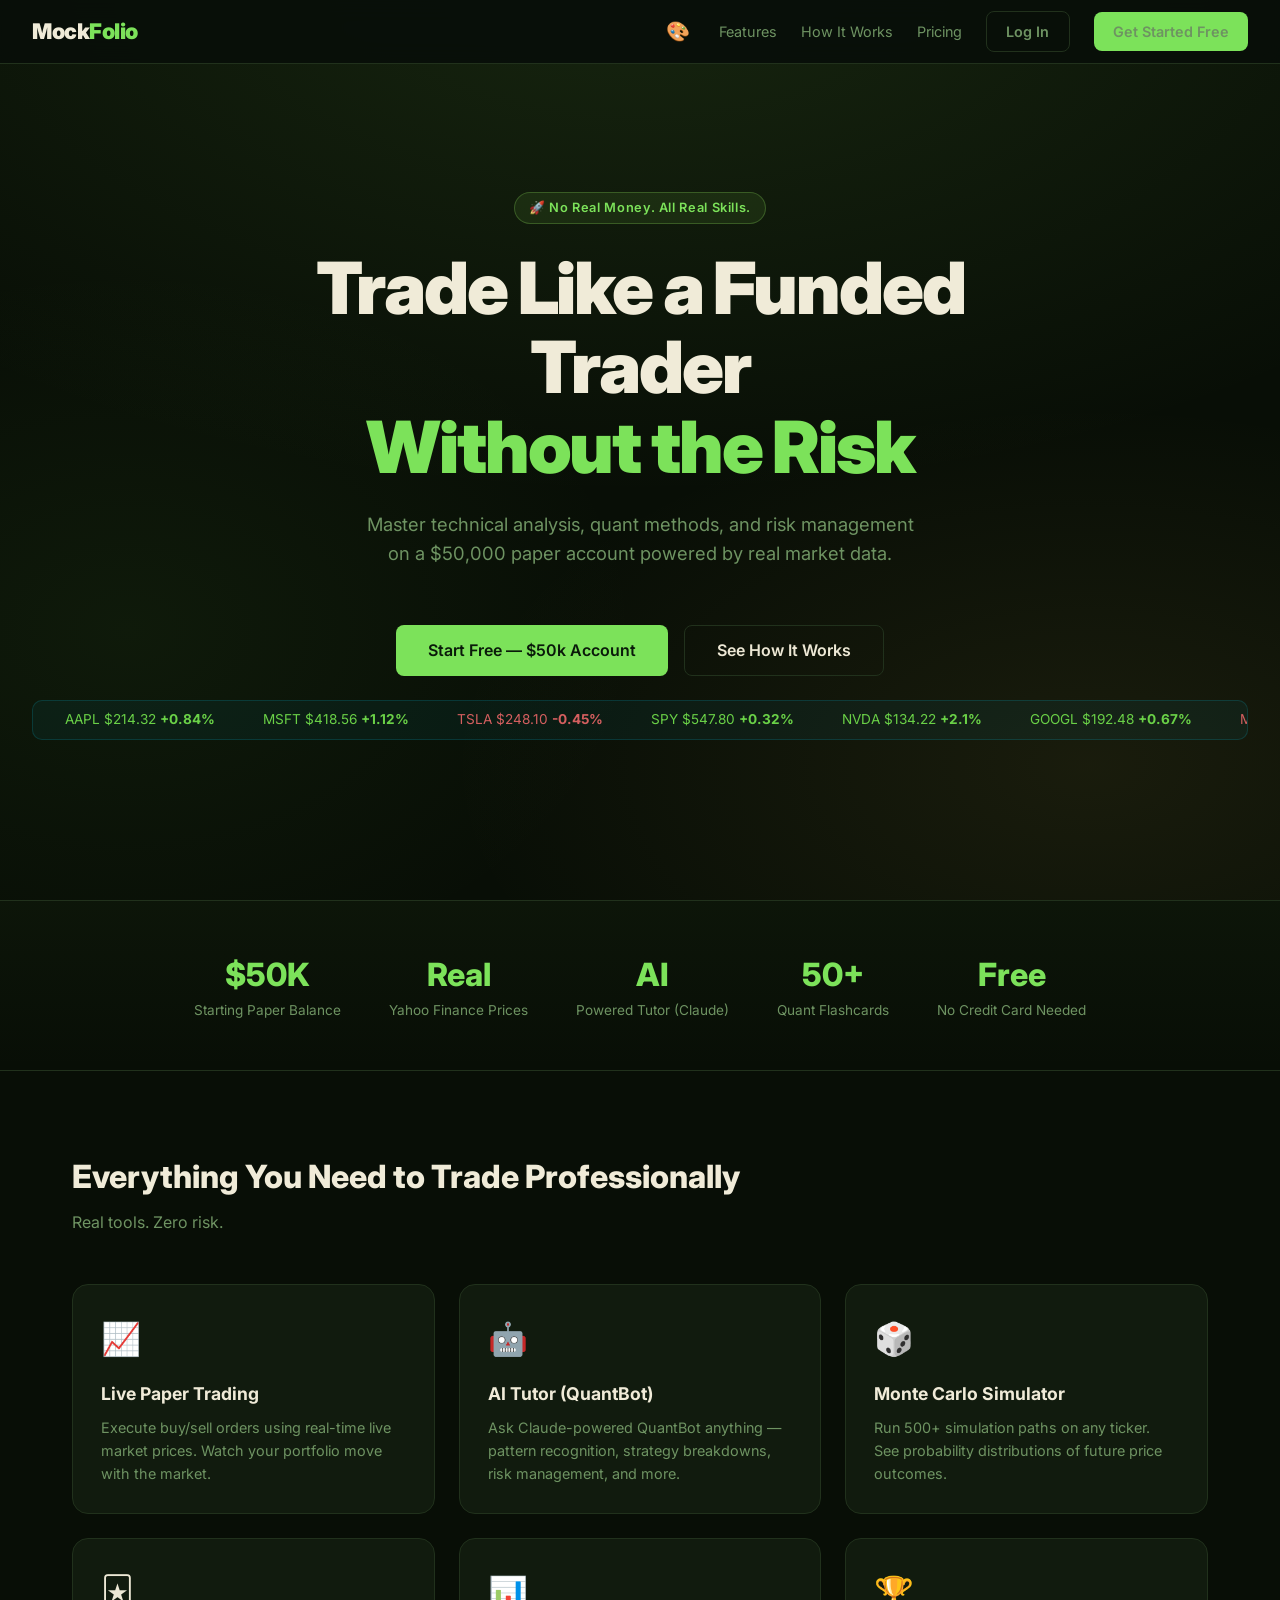
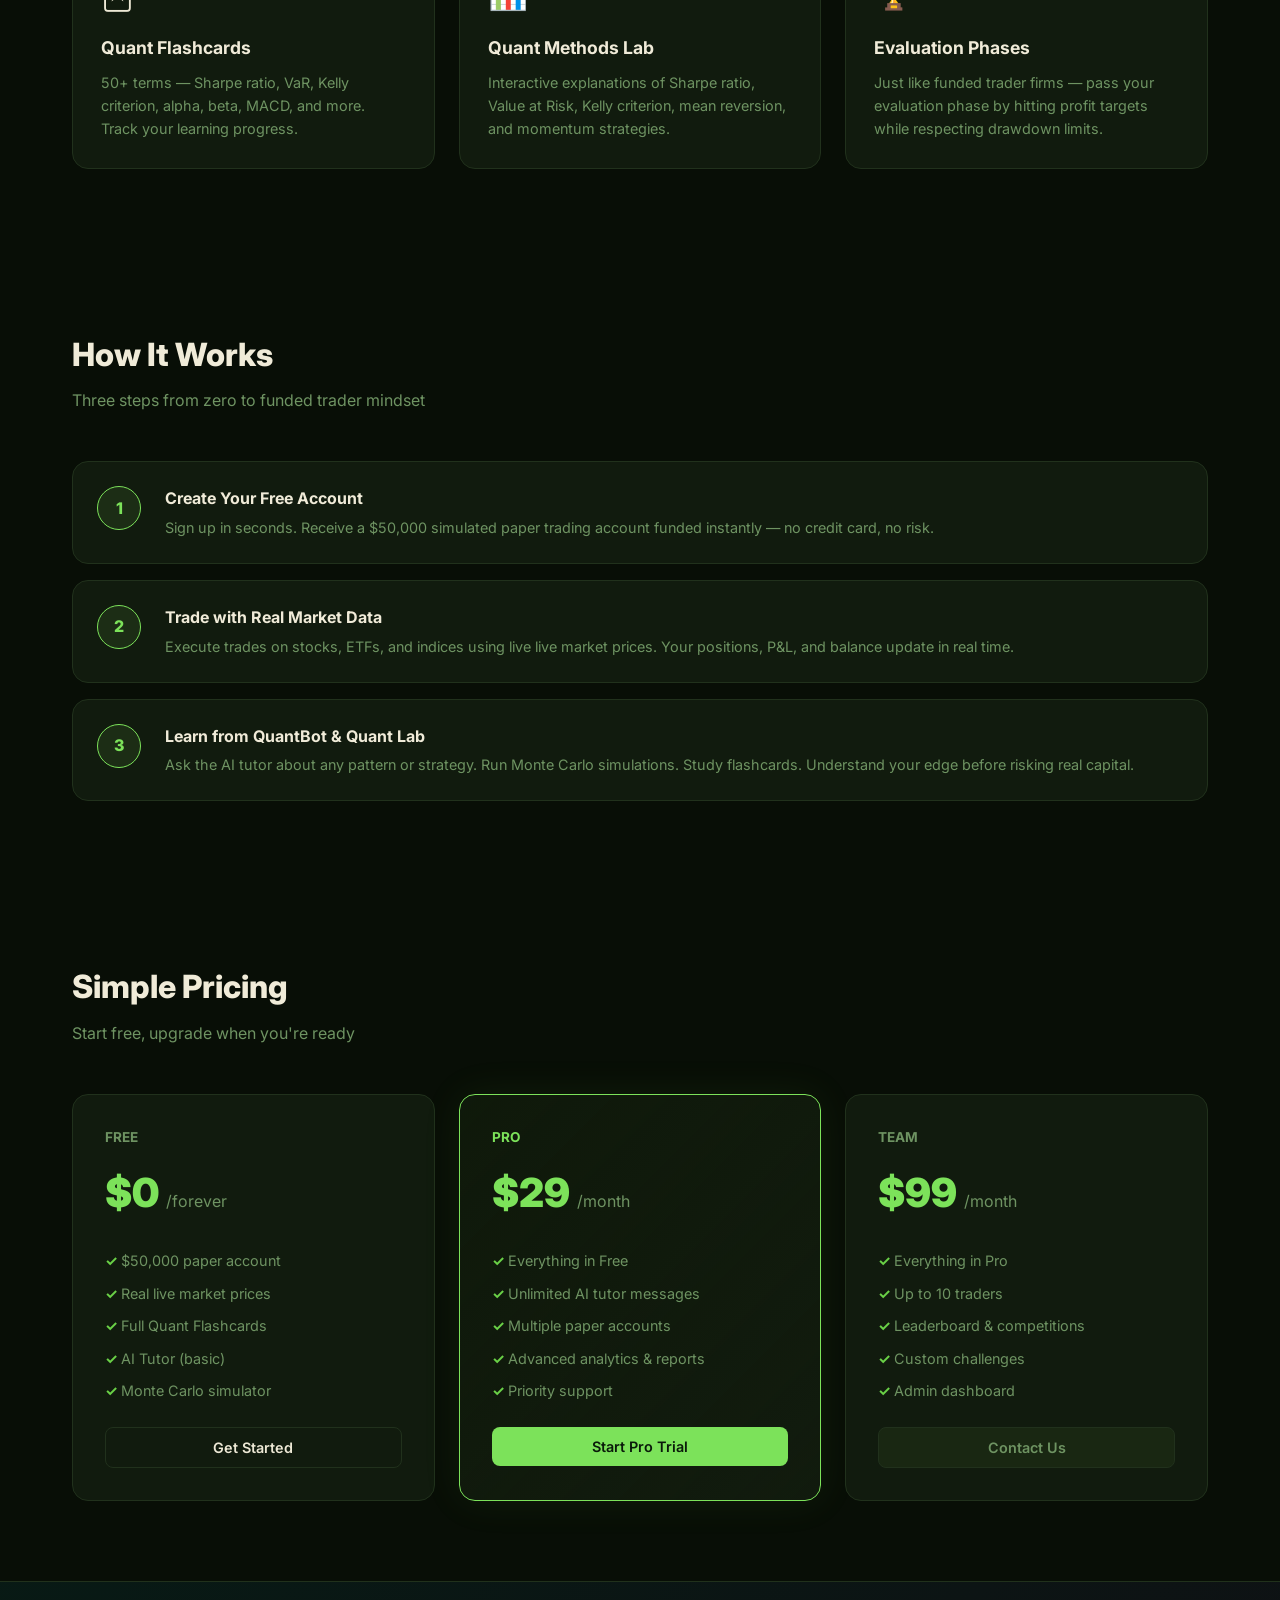
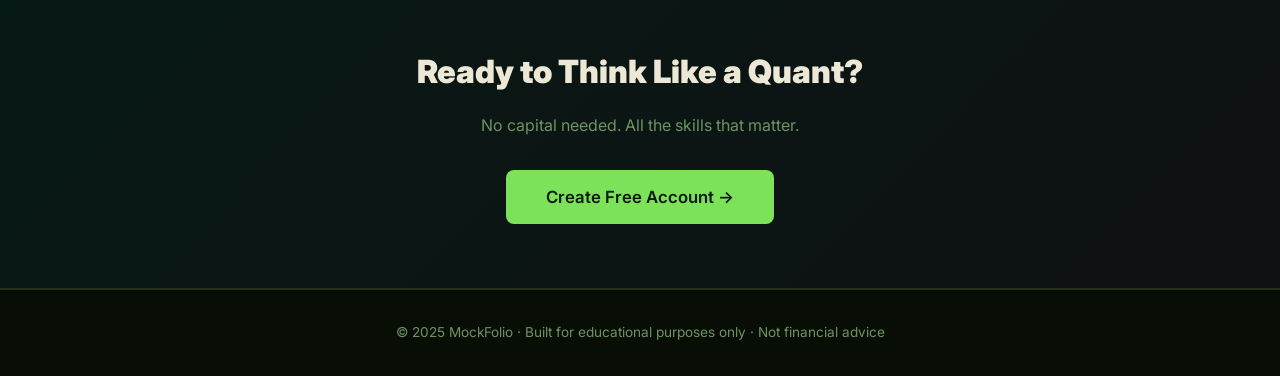
==== templates/index.html @ fb854ae5 "Activity log, fresh market calls, hourly signals, color theme picker" ====
<!DOCTYPE html>
<html lang="en">
<head>
  <meta charset="UTF-8" />
  <meta name="viewport" content="width=device-width, initial-scale=1.0" />
  <title>MockFolio — Master Markets Risk-Free</title>
  <link rel="preconnect" href="https://fonts.googleapis.com" />
  <link href="https://fonts.googleapis.com/css2?family=Inter:wght@400;500;600;700;800;900&display=swap" rel="stylesheet" />
  <link rel="stylesheet" href="/static/css/style.css" />
</head>
<body>

<!-- ── nav ── -->
<nav>
  <div class="nav-logo">Mock<span>Folio</span></div>
  <div class="nav-links">
    <a href="#features">Features</a>
    <a href="#how">How It Works</a>
    <a href="#pricing">Pricing</a>
    <a href="/login" class="btn btn-secondary">Log In</a>
    <a href="/register" class="btn btn-primary">Get Started Free</a>
  </div>
</nav>

<!-- ── hero ── -->
<section class="hero">
  <div class="hero-badge">🚀 No Real Money. All Real Skills.</div>
  <h1>Trade Like a Funded Trader<br><span class="highlight">Without the Risk</span></h1>
  <p>Master technical analysis, quant methods, and risk management on a $50,000 paper account powered by real market data.</p>
  <div class="hero-cta">
    <a href="/register" class="btn btn-primary">Start Free — $50k Account</a>
    <a href="#how" class="btn btn-secondary">See How It Works</a>
  </div>

  <!-- animated ticker strip -->
  <div class="ticker-strip mt-3" id="tickerStrip">
    <div class="ticker-inner" id="tickerInner">Loading market data…</div>
  </div>
</section>

<!-- ── stats ── -->
<div class="stats-bar">
  <div class="stat-item"><div class="num">$50K</div><div class="lbl">Starting Paper Balance</div></div>
  <div class="stat-item"><div class="num">Real</div><div class="lbl">Yahoo Finance Prices</div></div>
  <div class="stat-item"><div class="num">AI</div><div class="lbl">Powered Tutor (Claude)</div></div>
  <div class="stat-item"><div class="num">50+</div><div class="lbl">Quant Flashcards</div></div>
  <div class="stat-item"><div class="num">Free</div><div class="lbl">No Credit Card Needed</div></div>
</div>

<!-- ── features ── -->
<section class="section" id="features">
  <div class="section-title">Everything You Need to Trade Professionally</div>
  <div class="section-sub">Real tools. Zero risk.</div>
  <div class="cards-grid">
    <div class="card">
      <div class="card-icon">📈</div>
      <h3>Live Paper Trading</h3>
      <p>Execute buy/sell orders using real-time live market prices. Watch your portfolio move with the market.</p>
    </div>
    <div class="card">
      <div class="card-icon">🤖</div>
      <h3>AI Tutor (QuantBot)</h3>
      <p>Ask Claude-powered QuantBot anything — pattern recognition, strategy breakdowns, risk management, and more.</p>
    </div>
    <div class="card">
      <div class="card-icon">🎲</div>
      <h3>Monte Carlo Simulator</h3>
      <p>Run 500+ simulation paths on any ticker. See probability distributions of future price outcomes.</p>
    </div>
    <div class="card">
      <div class="card-icon">🃏</div>
      <h3>Quant Flashcards</h3>
      <p>50+ terms — Sharpe ratio, VaR, Kelly criterion, alpha, beta, MACD, and more. Track your learning progress.</p>
    </div>
    <div class="card">
      <div class="card-icon">📊</div>
      <h3>Quant Methods Lab</h3>
      <p>Interactive explanations of Sharpe ratio, Value at Risk, Kelly criterion, mean reversion, and momentum strategies.</p>
    </div>
    <div class="card">
      <div class="card-icon">🏆</div>
      <h3>Evaluation Phases</h3>
      <p>Just like funded trader firms — pass your evaluation phase by hitting profit targets while respecting drawdown limits.</p>
    </div>
  </div>
</section>

<!-- ── how it works ── -->
<section class="section" id="how">
  <div class="section-title">How It Works</div>
  <div class="section-sub">Three steps from zero to funded trader mindset</div>
  <div class="steps">
    <div class="step">
      <div class="step-num">1</div>
      <div class="step-body">
        <h4>Create Your Free Account</h4>
        <p>Sign up in seconds. Receive a $50,000 simulated paper trading account funded instantly — no credit card, no risk.</p>
      </div>
    </div>
    <div class="step">
      <div class="step-num">2</div>
      <div class="step-body">
        <h4>Trade with Real Market Data</h4>
        <p>Execute trades on stocks, ETFs, and indices using live live market prices. Your positions, P&L, and balance update in real time.</p>
      </div>
    </div>
    <div class="step">
      <div class="step-num">3</div>
      <div class="step-body">
        <h4>Learn from QuantBot & Quant Lab</h4>
        <p>Ask the AI tutor about any pattern or strategy. Run Monte Carlo simulations. Study flashcards. Understand your edge before risking real capital.</p>
      </div>
    </div>
  </div>
</section>

<!-- ── pricing ── -->
<section class="section" id="pricing">
  <div class="section-title">Simple Pricing</div>
  <div class="section-sub">Start free, upgrade when you're ready</div>
  <div class="pricing-grid">
    <div class="pricing-card">
      <div class="font-bold" style="color:var(--muted);font-size:.85rem;">FREE</div>
      <div class="price">$0 <span>/forever</span></div>
      <ul class="pricing-list">
        <li>$50,000 paper account</li>
        <li>Real live market prices</li>
        <li>Full Quant Flashcards</li>
        <li>AI Tutor (basic)</li>
        <li>Monte Carlo simulator</li>
      </ul>
      <a href="/register" class="btn btn-secondary w-full" style="justify-content:center;">Get Started</a>
    </div>
    <div class="pricing-card featured">
      <div class="font-bold" style="color:var(--accent);font-size:.85rem;">PRO</div>
      <div class="price">$29 <span>/month</span></div>
      <ul class="pricing-list">
        <li>Everything in Free</li>
        <li>Unlimited AI tutor messages</li>
        <li>Multiple paper accounts</li>
        <li>Advanced analytics & reports</li>
        <li>Priority support</li>
      </ul>
      <a href="/register" class="btn btn-primary w-full" style="justify-content:center;">Start Pro Trial</a>
    </div>
    <div class="pricing-card">
      <div class="font-bold" style="color:var(--muted);font-size:.85rem;">TEAM</div>
      <div class="price">$99 <span>/month</span></div>
      <ul class="pricing-list">
        <li>Everything in Pro</li>
        <li>Up to 10 traders</li>
        <li>Leaderboard & competitions</li>
        <li>Custom challenges</li>
        <li>Admin dashboard</li>
      </ul>
      <a href="/register" class="btn btn-ghost w-full" style="justify-content:center;">Contact Us</a>
    </div>
  </div>
</section>

<!-- ── CTA banner ── -->
<section style="padding:4rem 2rem;text-align:center;background:linear-gradient(135deg,rgba(0,212,255,.06),rgba(124,58,237,.06));border-top:1px solid var(--border);border-bottom:1px solid var(--border);">
  <h2 style="font-size:2rem;font-weight:900;margin-bottom:1rem;">Ready to Think Like a Quant?</h2>
  <p style="color:var(--muted);margin-bottom:2rem;">No capital needed. All the skills that matter.</p>
  <a href="/register" class="btn btn-primary" style="padding:.85rem 2.5rem;font-size:1.05rem;">Create Free Account →</a>
</section>

<footer>
  © 2025 MockFolio · Built for educational purposes only · Not financial advice
</footer>

<!-- ticker strip styles -->
<style>
.ticker-strip {
  width: 100%; overflow: hidden; background: rgba(0,212,255,.05);
  border: 1px solid rgba(0,212,255,.15); border-radius: 10px; padding: .5rem 0;
}
.ticker-inner { display: flex; gap: 3rem; white-space: nowrap; font-size: .85rem;
  color: var(--muted); animation: scroll-left 30s linear infinite; padding: 0 2rem; }
.ticker-inner span.up { color: var(--green); }
.ticker-inner span.dn { color: var(--red); }
@keyframes scroll-left { from { transform: translateX(0); } to { transform: translateX(-50%); } }
</style>

<script>
async function loadTicker() {
  const symbols = ['AAPL','MSFT','TSLA','SPY','NVDA','GOOGL','META','AMZN'];
  const inner = document.getElementById('tickerInner');
  inner.innerHTML = symbols.map(s => `<span id="tick-${s}">⏳ ${s}</span>`).join('') +
                    symbols.map(s => `<span id="tick2-${s}">⏳ ${s}</span>`).join('');

  // We can't hit /api/quote without login, so show static demo
  const demo = {AAPL:'+0.84%',MSFT:'+1.12%',TSLA:'-0.45%',SPY:'+0.32%',NVDA:'+2.1%',GOOGL:'+0.67%',META:'-0.22%',AMZN:'+0.91%'};
  const prices = {AAPL:'$214.32',MSFT:'$418.56',TSLA:'$248.10',SPY:'$547.80',NVDA:'$134.22',GOOGL:'$192.48',META:'$583.12',AMZN:'$206.34'};
  symbols.forEach(s => {
    const pct = demo[s];
    const isUp = pct.startsWith('+');
    const html = `<span class="${isUp?'up':'dn'}">${s} ${prices[s]} <b>${pct}</b></span>`;
    ['tick-','tick2-'].forEach(p => {
      const el = document.getElementById(p+s);
      if (el) el.outerHTML = html;
    });
  });
}
loadTicker();
</script>
  <script src="/static/js/theme.js"></script>
</body>
</html>
---- static/css/style.css ----
/* ═══════════════════════════════════════════════
   MockFolio — Global Stylesheet
   Dollar-bill inspired palette
   ═══════════════════════════════════════════════ */
:root {
  --bg:      #080f09;       /* deep ink black-green */
  --surface: #0c1a0d;       /* dark printed surface */
  --card:    #101f12;       /* card face */
  --border:  #1a3d1e;       /* forest green border */
  --accent:  #7ec850;       /* Federal Reserve green */
  --green:   #6ab842;       /* positive P&L */
  --red:     #d45f5f;       /* negative P&L */
  --text:    #ede8d5;       /* aged paper cream */
  --muted:   #7a9b6e;       /* muted olive */
  --cream:   #f0ebd8;       /* dollar paper white */
  --cream2:  #d4c9a8;       /* secondary parchment */
  --gold:    #c9a84c;       /* gold seal accent */
  --font:    'Inter', system-ui, sans-serif;
}

*, *::before, *::after { box-sizing: border-box; margin: 0; padding: 0; }

body {
  background: var(--bg);
  color: var(--text);
  font-family: var(--font);
  line-height: 1.6;
  min-height: 100vh;
}

a { color: var(--accent); text-decoration: none; }
a:hover { opacity: .85; }

/* ── nav ── */
nav {
  position: fixed; top: 0; width: 100%; z-index: 100;
  background: rgba(8,15,9,.92);
  backdrop-filter: blur(12px);
  border-bottom: 1px solid var(--border);
  display: flex; align-items: center; justify-content: space-between;
  padding: 0 2rem; height: 64px;
}
.nav-logo {
  font-size: 1.35rem; font-weight: 900; color: var(--cream);
  letter-spacing: -.5px; text-decoration: none;
}
.nav-logo span { color: var(--accent); }
.nav-links { display: flex; gap: 1.5rem; align-items: center; }
.nav-links a { color: var(--muted); font-size: .9rem; transition: color .2s; }
.nav-links a:hover { color: var(--cream); }

/* ── buttons ── */
.btn {
  display: inline-flex; align-items: center; gap: .4rem; padding: .5rem 1.2rem;
  border-radius: 8px; font-size: .9rem; font-weight: 600; cursor: pointer;
  border: none; transition: all .2s; text-decoration: none;
}
.btn-primary { background: var(--accent); color: #0a1a0a; }
.btn-primary:hover { background: #93d663; color: #0a1a0a; }
.btn-secondary { background: transparent; border: 1px solid var(--border); color: var(--text); }
.btn-secondary:hover { border-color: var(--accent); color: var(--accent); }
.btn-ghost { background: rgba(126,200,80,.07); color: var(--muted); border: 1px solid var(--border); }
.btn-ghost:hover { color: var(--accent); border-color: var(--accent); }
.btn-green { background: var(--green); color: #fff; }
.btn-green:hover { background: #7ec850; }
.btn-red { background: var(--red); color: #fff; }

/* ── hero ── */
.hero {
  min-height: 100vh;
  display: flex; flex-direction: column; align-items: center; justify-content: center;
  text-align: center; padding: 6rem 2rem 4rem;
  background:
    radial-gradient(ellipse 80% 60% at 50% -5%, rgba(126,200,80,.13), transparent),
    radial-gradient(ellipse 50% 40% at 85% 85%, rgba(201,168,76,.09), transparent),
    radial-gradient(ellipse 40% 40% at 10% 70%, rgba(106,184,66,.07), transparent);
}
.hero-badge {
  display: inline-block; padding: .3rem .9rem; border-radius: 999px;
  background: rgba(126,200,80,.1); border: 1px solid rgba(126,200,80,.3);
  color: var(--accent); font-size: .8rem; font-weight: 600; letter-spacing: .05em;
  margin-bottom: 1.5rem;
}
.hero h1 { font-size: clamp(2.4rem, 6vw, 4.5rem); font-weight: 900; line-height: 1.1;
  letter-spacing: -.03em; max-width: 800px; color: var(--cream); }
.hero h1 .highlight { color: var(--accent); }
.hero p { font-size: 1.15rem; color: var(--muted); max-width: 560px; margin: 1.5rem auto; }
.hero-cta { display: flex; gap: 1rem; justify-content: center; flex-wrap: wrap; margin-top: 2rem; }
.hero-cta .btn { padding: .75rem 2rem; font-size: 1rem; }

/* ── stats bar ── */
.stats-bar {
  display: flex; flex-wrap: wrap; justify-content: center; gap: 3rem;
  padding: 3rem 2rem;
  border-top: 1px solid var(--border); border-bottom: 1px solid var(--border);
  background: linear-gradient(180deg, rgba(126,200,80,.04) 0%, transparent 100%);
}
.stat-item { text-align: center; }
.stat-item .num { font-size: 2rem; font-weight: 800; color: var(--accent); }
.stat-item .lbl { font-size: .85rem; color: var(--muted); }

/* ── section ── */
.section { padding: 5rem 2rem; max-width: 1200px; margin: 0 auto; }
.section-title { font-size: 2rem; font-weight: 800; margin-bottom: .5rem; color: var(--cream); }
.section-sub { color: var(--muted); margin-bottom: 3rem; }

/* ── cards grid ── */
.cards-grid { display: grid; grid-template-columns: repeat(auto-fit, minmax(280px, 1fr)); gap: 1.5rem; }
.card {
  background: var(--card); border: 1px solid var(--border);
  border-radius: 16px; padding: 1.75rem;
  transition: border-color .2s, transform .2s;
}
.card:hover { border-color: var(--accent); transform: translateY(-2px); }
.card-icon { font-size: 2rem; margin-bottom: 1rem; }
.card h3 { font-size: 1.1rem; font-weight: 700; margin-bottom: .5rem; color: var(--cream); }
.card p { font-size: .9rem; color: var(--muted); }

/* ── steps ── */
.steps { display: flex; flex-direction: column; gap: 1rem; }
.step {
  display: flex; gap: 1.5rem; align-items: flex-start; padding: 1.5rem;
  background: var(--card); border: 1px solid var(--border); border-radius: 16px;
}
.step-num {
  min-width: 44px; height: 44px; border-radius: 50%;
  background: rgba(126,200,80,.1); border: 1px solid var(--accent);
  color: var(--accent); font-weight: 800; font-size: 1rem;
  display: flex; align-items: center; justify-content: center;
}
.step-body h4 { font-weight: 700; margin-bottom: .25rem; color: var(--cream); }
.step-body p { font-size: .9rem; color: var(--muted); }

/* ── pricing ── */
.pricing-grid { display: grid; grid-template-columns: repeat(auto-fit, minmax(260px, 1fr)); gap: 1.5rem; }
.pricing-card { background: var(--card); border: 1px solid var(--border); border-radius: 16px; padding: 2rem; }
.pricing-card.featured {
  border-color: var(--accent);
  background: linear-gradient(135deg, rgba(126,200,80,.06), var(--card));
  box-shadow: 0 0 40px rgba(126,200,80,.08);
}
.pricing-card .price { font-size: 2.5rem; font-weight: 900; color: var(--accent); margin: .75rem 0; }
.pricing-card .price span { font-size: 1rem; color: var(--muted); font-weight: 400; }
.pricing-list { list-style: none; margin: 1.5rem 0; display: flex; flex-direction: column; gap: .6rem; }
.pricing-list li::before { content: "✓  "; color: var(--green); font-weight: 700; }
.pricing-list li { font-size: .9rem; color: var(--muted); }

/* ── footer ── */
footer {
  border-top: 1px solid var(--border); padding: 2rem;
  text-align: center; color: var(--muted); font-size: .85rem;
}

/* ── page wrap (auth) ── */
.page-wrap { min-height: 100vh; display: flex; align-items: center; justify-content: center; padding: 2rem;
  background: radial-gradient(ellipse 60% 50% at 50% 0%, rgba(126,200,80,.08), transparent); }
.auth-box {
  background: var(--card); border: 1px solid var(--border); border-radius: 20px;
  padding: 2.5rem; width: 100%; max-width: 420px;
  box-shadow: 0 20px 60px rgba(0,0,0,.4);
}
.auth-box h2 { font-size: 1.6rem; font-weight: 800; margin-bottom: .25rem; color: var(--cream); }
.auth-box .sub { color: var(--muted); font-size: .9rem; margin-bottom: 2rem; }
.form-group { display: flex; flex-direction: column; gap: .4rem; margin-bottom: 1rem; }
.form-group label { font-size: .85rem; color: var(--muted); font-weight: 500; }
.form-group input {
  background: var(--surface); border: 1px solid var(--border); border-radius: 10px;
  padding: .65rem 1rem; color: var(--text); font-size: .95rem; outline: none;
  transition: border-color .2s;
}
.form-group input:focus { border-color: var(--accent); }
.form-group input::placeholder { color: var(--muted); }
.auth-box .btn { width: 100%; justify-content: center; padding: .75rem; margin-top: .5rem; }
.auth-error { color: var(--red); font-size: .85rem; margin-top: .5rem; display: none; }
.auth-switch { text-align: center; font-size: .85rem; color: var(--muted); margin-top: 1.5rem; }

/* ── dashboard layout ── */
.app-layout { display: flex; min-height: 100vh; padding-top: 64px; }
.sidebar {
  width: 220px; min-height: calc(100vh - 64px);
  background: var(--surface); border-right: 1px solid var(--border);
  padding: 1.5rem 1rem; display: flex; flex-direction: column; gap: .25rem;
  position: fixed; top: 64px; bottom: 0;
}
.sidebar a {
  display: flex; align-items: center; gap: .65rem; padding: .6rem .9rem;
  border-radius: 10px; color: var(--muted); font-size: .9rem; transition: all .2s;
}
.sidebar a:hover, .sidebar a.active {
  background: rgba(126,200,80,.1); color: var(--accent);
}
.sidebar a .icon { font-size: 1.1rem; }
.main-content { margin-left: 220px; flex: 1; padding: 2rem; }

/* ── stat cards ── */
.stat-cards { display: grid; grid-template-columns: repeat(auto-fit, minmax(180px, 1fr)); gap: 1rem; margin-bottom: 1.5rem; }
.stat-card { background: var(--card); border: 1px solid var(--border); border-radius: 14px; padding: 1.25rem; }
.stat-card .label { font-size: .78rem; color: var(--muted); text-transform: uppercase; letter-spacing: .05em; }
.stat-card .value { font-size: 1.7rem; font-weight: 800; margin-top: .25rem; }
.stat-card .value.green { color: var(--green); }
.stat-card .value.red { color: var(--red); }
.stat-card .value.blue { color: var(--accent); }

/* ── tables ── */
.table-wrap { overflow-x: auto; }
table { width: 100%; border-collapse: collapse; font-size: .88rem; }
th {
  text-align: left; padding: .65rem 1rem; color: var(--muted);
  border-bottom: 1px solid var(--border); font-weight: 600;
  font-size: .78rem; text-transform: uppercase; letter-spacing: .04em;
}
td { padding: .75rem 1rem; border-bottom: 1px solid rgba(26,61,30,.5); }
.badge { display: inline-block; padding: .2rem .6rem; border-radius: 6px; font-size: .75rem; font-weight: 600; }
.badge.buy  { background: rgba(106,184,66,.15); color: var(--green); }
.badge.sell { background: rgba(212,95,95,.15);  color: var(--red); }
.badge.long { background: rgba(126,200,80,.12); color: var(--accent); }

/* ── chart box ── */
.chart-box {
  background: var(--card); border: 1px solid var(--border);
  border-radius: 16px; padding: 1.5rem; margin-bottom: 1.5rem;
}
.chart-box h3 { font-size: 1rem; font-weight: 700; margin-bottom: 1rem; }

/* ── trade panel ── */
.trade-panel { background: var(--card); border: 1px solid var(--border); border-radius: 16px; padding: 1.5rem; }
.trade-tabs { display: flex; gap: .5rem; margin-bottom: 1.25rem; }
.trade-tab {
  padding: .45rem 1rem; border-radius: 8px; font-size: .88rem; font-weight: 600;
  cursor: pointer; border: 1px solid var(--border); background: transparent; color: var(--muted);
  transition: all .2s;
}
.trade-tab.active.buy  { background: rgba(106,184,66,.12); border-color: var(--green); color: var(--green); }
.trade-tab.active.sell { background: rgba(212,95,95,.12);  border-color: var(--red);   color: var(--red); }

/* ── AI chat ── */
.ai-chat {
  background: var(--card); border: 1px solid var(--border);
  border-radius: 16px; display: flex; flex-direction: column; height: 520px;
}
.chat-messages { flex: 1; overflow-y: auto; padding: 1.25rem; display: flex; flex-direction: column; gap: .75rem; }
.msg { max-width: 80%; padding: .75rem 1rem; border-radius: 14px; font-size: .9rem; line-height: 1.5; }
.msg.user { background: rgba(126,200,80,.1); border: 1px solid rgba(126,200,80,.22); align-self: flex-end; }
.msg.bot  { background: var(--surface); border: 1px solid var(--border); align-self: flex-start; }
.msg.bot .bot-name { font-size: .72rem; color: var(--accent); font-weight: 700; margin-bottom: .3rem; }
.chat-input { display: flex; gap: .5rem; padding: 1rem; border-top: 1px solid var(--border); }
.chat-input input {
  flex: 1; background: var(--surface); border: 1px solid var(--border);
  border-radius: 10px; padding: .6rem 1rem; color: var(--text); outline: none; font-size: .9rem;
}
.chat-input input:focus { border-color: var(--accent); }

/* ── flashcard ── */
.fc-container { perspective: 1000px; width: 100%; max-width: 600px; margin: 0 auto; }
.fc-card {
  width: 100%; height: 220px; cursor: pointer; position: relative;
  transform-style: preserve-3d; transition: transform .6s cubic-bezier(.4,.2,.2,1);
}
.fc-card.flipped { transform: rotateY(180deg); }
.fc-front, .fc-back {
  position: absolute; inset: 0; backface-visibility: hidden;
  background: var(--card); border: 1px solid var(--border);
  border-radius: 20px; display: flex; flex-direction: column;
  align-items: center; justify-content: center; padding: 2rem; text-align: center;
}
.fc-back { transform: rotateY(180deg); border-color: var(--accent); background: rgba(126,200,80,.04); }
.fc-front .category { font-size: .75rem; color: var(--gold); text-transform: uppercase; letter-spacing: .1em; margin-bottom: .75rem; }
.fc-front .term { font-size: 1.8rem; font-weight: 800; color: var(--cream); }
.fc-back .definition { font-size: .95rem; color: var(--text); line-height: 1.6; }
.fc-actions { display: flex; gap: 1rem; justify-content: center; margin-top: 1.5rem; }
.fc-nav { display: flex; align-items: center; gap: 1rem; justify-content: center; margin-top: 1rem; }
.fc-progress { text-align: center; color: var(--muted); font-size: .85rem; margin-bottom: 1rem; }
.fc-progress-bar { height: 4px; background: var(--border); border-radius: 2px; overflow: hidden; margin-bottom: 1.5rem; }
.fc-progress-bar-fill { height: 100%; background: var(--accent); transition: width .4s; }
.fc-category-filter { display: flex; flex-wrap: wrap; gap: .5rem; margin-bottom: 1.5rem; }
.fc-cat-btn {
  padding: .3rem .8rem; border-radius: 999px; font-size: .8rem; font-weight: 600;
  cursor: pointer; border: 1px solid var(--border); background: transparent; color: var(--muted);
  transition: all .2s;
}
.fc-cat-btn.active { background: rgba(126,200,80,.1); border-color: var(--accent); color: var(--accent); }

/* ── quant lab ── */
.quant-tabs { display: flex; gap: .75rem; margin-bottom: 2rem; flex-wrap: wrap; }
.qtab {
  padding: .45rem 1.1rem; border-radius: 999px; font-size: .88rem; font-weight: 600;
  cursor: pointer; border: 1px solid var(--border); background: transparent; color: var(--muted);
  transition: all .2s;
}
.qtab.active { background: rgba(126,200,80,.1); border-color: var(--accent); color: var(--accent); }
.quant-panel { display: none; }
.quant-panel.active { display: block; }
.formula-box {
  background: var(--surface); border: 1px solid var(--border); border-radius: 12px;
  padding: 1.25rem; font-family: 'Courier New', monospace; font-size: .9rem;
  color: var(--accent); margin: 1rem 0;
}
.info-box {
  background: rgba(126,200,80,.05); border: 1px solid rgba(126,200,80,.18);
  border-radius: 12px; padding: 1.25rem; margin: 1rem 0; font-size: .9rem; color: var(--text);
}

/* ── scrollbar ── */
::-webkit-scrollbar { width: 6px; height: 6px; }
::-webkit-scrollbar-track { background: var(--surface); }
::-webkit-scrollbar-thumb { background: var(--border); border-radius: 3px; }
::-webkit-scrollbar-thumb:hover { background: var(--muted); }

/* ── utility ── */
.mt-1 { margin-top: .5rem; } .mt-2 { margin-top: 1rem; } .mt-3 { margin-top: 1.5rem; }
.mb-1 { margin-bottom: .5rem; } .mb-2 { margin-bottom: 1rem; }
.flex { display: flex; } .gap-1 { gap: .5rem; } .gap-2 { gap: 1rem; }
.items-center { align-items: center; } .justify-between { justify-content: space-between; }
.text-green { color: var(--green); } .text-red { color: var(--red); }
.text-muted { color: var(--muted); } .text-accent { color: var(--accent); }
.font-bold { font-weight: 700; } .text-sm { font-size: .85rem; }
.w-full { width: 100%; } .rounded { border-radius: 10px; }
.input {
  background: var(--surface); border: 1px solid var(--border); border-radius: 10px;
  padding: .6rem 1rem; color: var(--text); font-size: .9rem; outline: none; width: 100%;
  transition: border-color .2s;
}
.input:focus { border-color: var(--accent); }
textarea.input { font-family: var(--font); }
.section-head { margin-bottom: 1.5rem; }
.section-head h2 { font-size: 1.4rem; font-weight: 800; color: var(--cream); }
.section-head p { color: var(--muted); font-size: .9rem; }

@media (max-width: 768px) {
  .sidebar { display: none; }
  .main-content { margin-left: 0; }
  nav { padding: 0 1rem; }
}
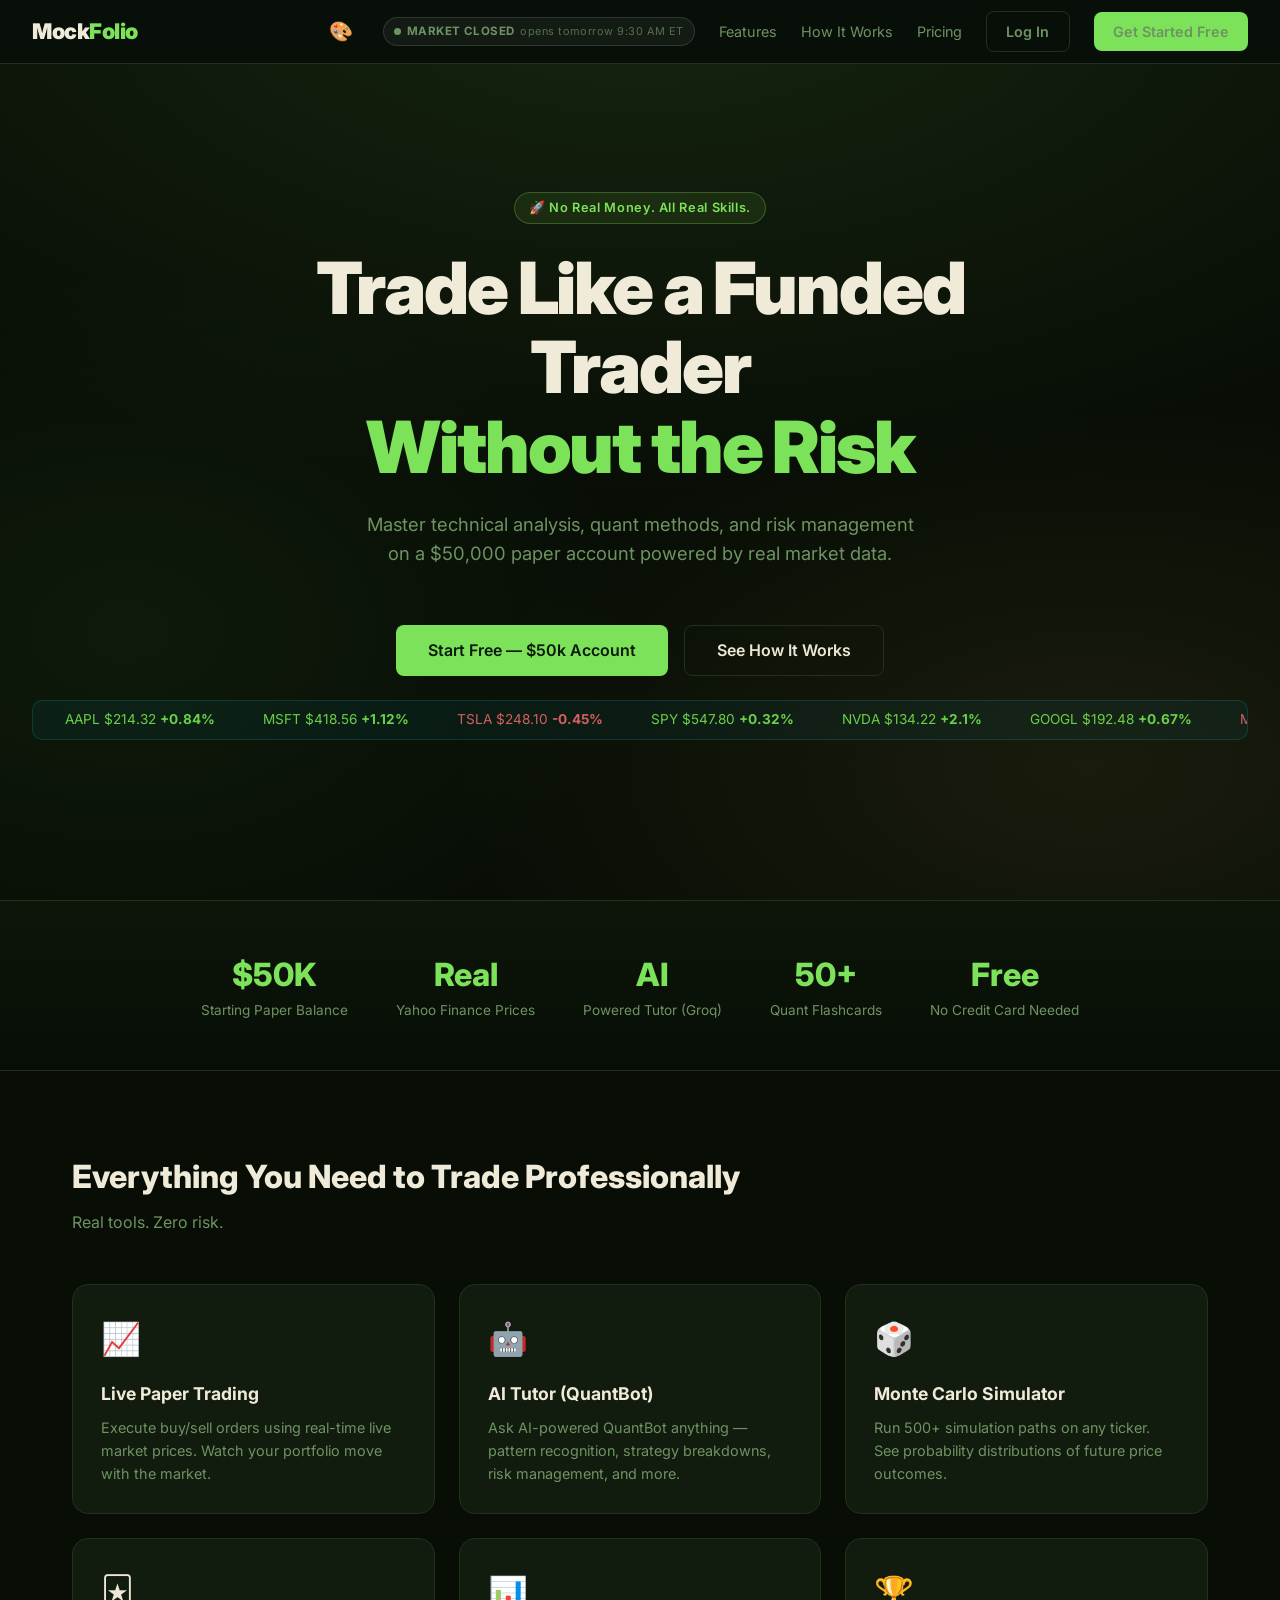
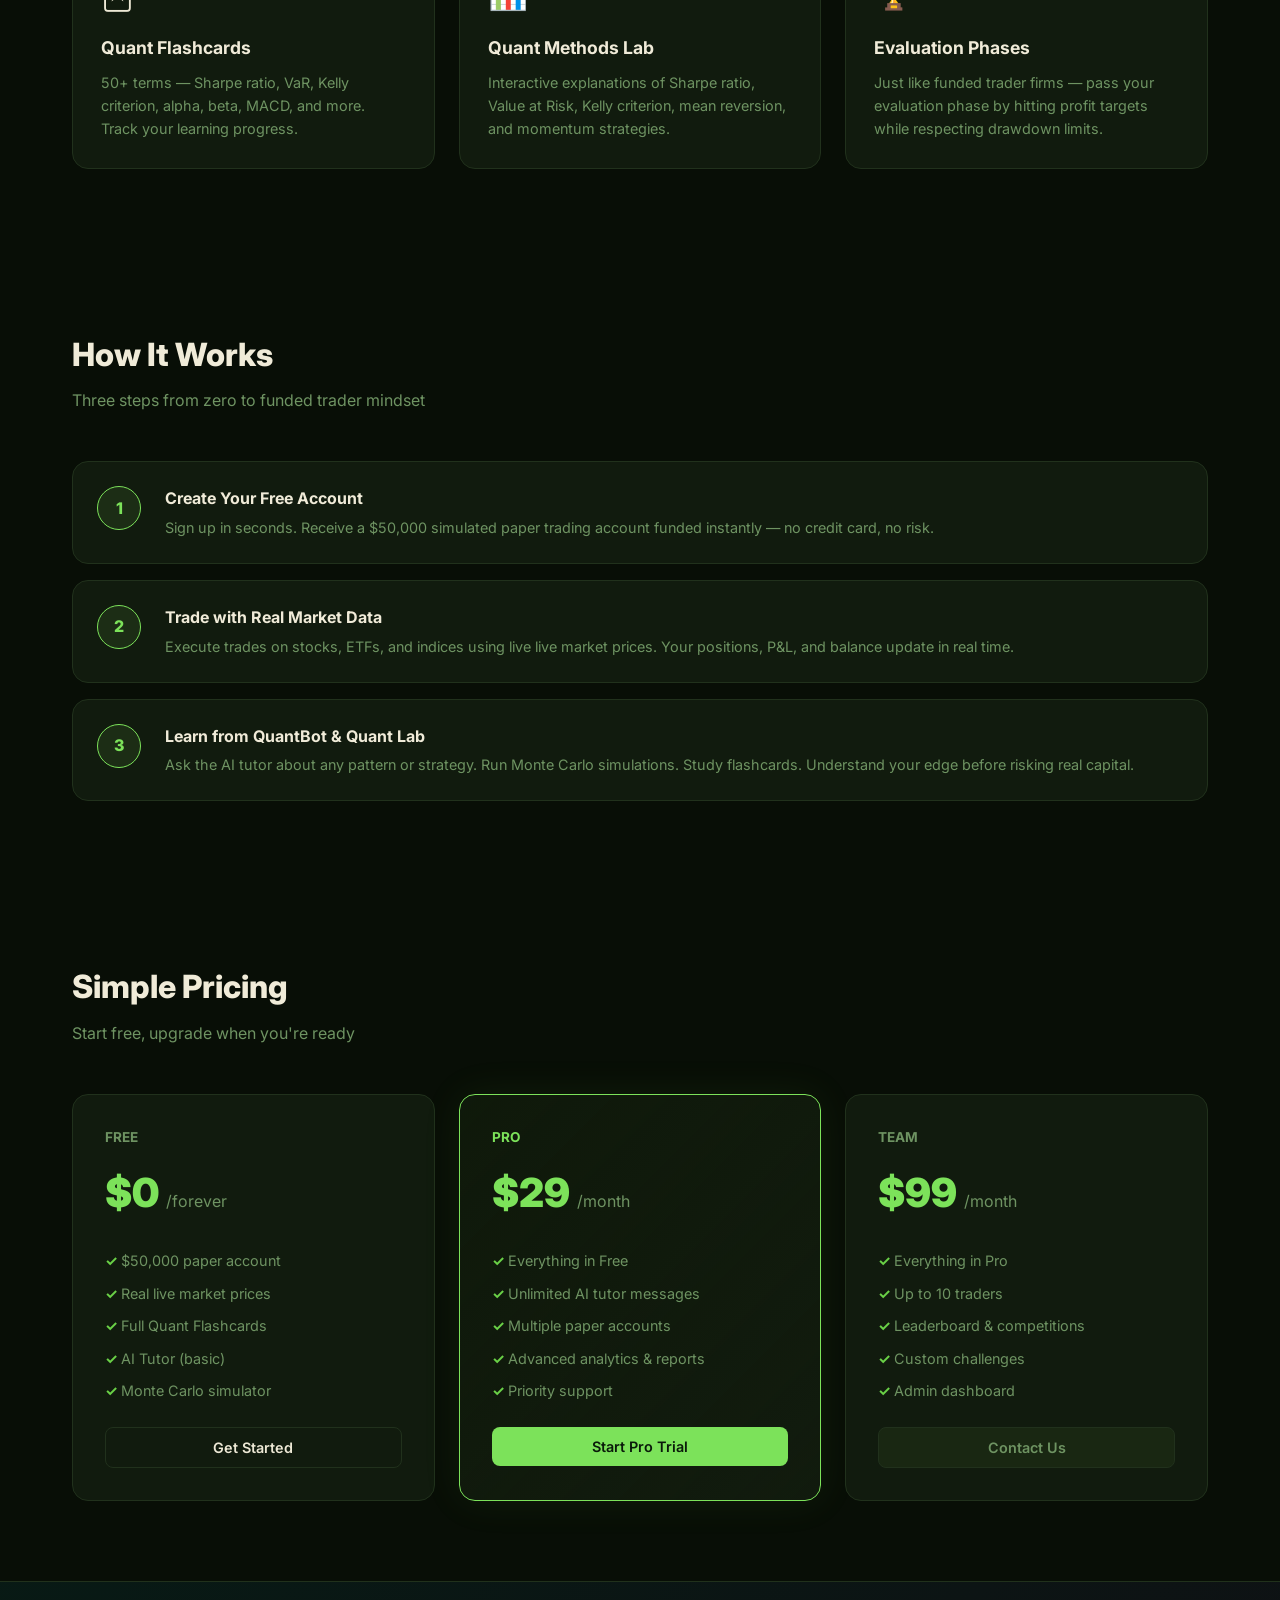
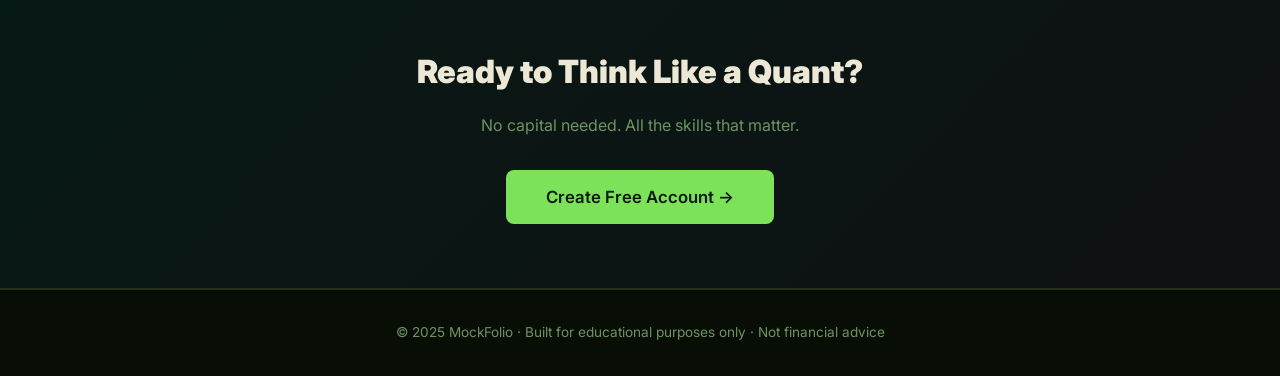
==== commit 546c1478: "fix: replace all Claude/Anthropic references with Groq/AI in templates Co-Authored-By: Claude Sonnet" ====
--- a/templates/index.html
+++ b/templates/index.html
@@ -42,7 +42,7 @@
 <div class="stats-bar">
   <div class="stat-item"><div class="num">$50K</div><div class="lbl">Starting Paper Balance</div></div>
   <div class="stat-item"><div class="num">Real</div><div class="lbl">Yahoo Finance Prices</div></div>
-  <div class="stat-item"><div class="num">AI</div><div class="lbl">Powered Tutor (Claude)</div></div>
+  <div class="stat-item"><div class="num">AI</div><div class="lbl">Powered Tutor (Groq)</div></div>
   <div class="stat-item"><div class="num">50+</div><div class="lbl">Quant Flashcards</div></div>
   <div class="stat-item"><div class="num">Free</div><div class="lbl">No Credit Card Needed</div></div>
 </div>
@@ -60,7 +60,7 @@
     <div class="card">
       <div class="card-icon">🤖</div>
       <h3>AI Tutor (QuantBot)</h3>
-      <p>Ask Claude-powered QuantBot anything — pattern recognition, strategy breakdowns, risk management, and more.</p>
+      <p>Ask AI-powered QuantBot anything — pattern recognition, strategy breakdowns, risk management, and more.</p>
     </div>
     <div class="card">
       <div class="card-icon">🎲</div>
--- a/static/css/style.css
+++ b/static/css/style.css
@@ -326,8 +326,125 @@
 .section-head h2 { font-size: 1.4rem; font-weight: 800; color: var(--cream); }
 .section-head p { color: var(--muted); font-size: .9rem; }
 
+/* ══════════════════════════════════════════════
+   MOBILE BOTTOM NAV (always in DOM; shown via media query)
+   ══════════════════════════════════════════════ */
+#mobileNav {
+  display: none;
+  position: fixed; bottom: 0; left: 0; right: 0; z-index: 200;
+  background: var(--surface); border-top: 1px solid var(--border);
+  height: 60px;
+  padding-bottom: env(safe-area-inset-bottom, 0px);
+}
+#mobileNav a, #mobileNav button {
+  flex: 1; display: flex; flex-direction: column;
+  align-items: center; justify-content: center; gap: 2px;
+  color: var(--muted); font-size: .58rem; font-weight: 600;
+  text-decoration: none; cursor: pointer;
+  background: none; border: none; outline: none;
+  padding: .4rem .2rem; min-height: 60px;
+  -webkit-tap-highlight-color: transparent; transition: color .15s;
+}
+#mobileNav a.active, #mobileNav button.active { color: var(--accent); }
+#mobileNav .mnav-icon { font-size: 1.3rem; line-height: 1; }
+
+#mobileMoreOverlay {
+  display: none; position: fixed; inset: 0; z-index: 299;
+  background: rgba(0,0,0,.55);
+}
+#mobileMoreOverlay.open { display: block; }
+
+#mobileMoreSheet {
+  display: none; position: fixed; bottom: 0; left: 0; right: 0; z-index: 300;
+  background: var(--surface); border: 1px solid var(--border);
+  border-radius: 20px 20px 0 0; padding: 1rem 1.5rem 1.5rem;
+}
+#mobileMoreSheet.open { display: block; animation: mobileSheetUp .22s ease; }
+@keyframes mobileSheetUp { from { transform: translateY(100%); } to { transform: translateY(0); } }
+#mobileMoreSheet .sheet-title {
+  font-size: .72rem; color: var(--muted); font-weight: 700;
+  text-transform: uppercase; letter-spacing: .07em;
+  padding-bottom: .6rem; margin-bottom: .25rem;
+  border-bottom: 1px solid var(--border);
+}
+#mobileMoreSheet a {
+  display: flex; align-items: center; gap: .85rem;
+  padding: .75rem .25rem; color: var(--text); font-size: .95rem; font-weight: 500;
+  border-bottom: 1px solid var(--border); text-decoration: none;
+  -webkit-tap-highlight-color: transparent;
+}
+#mobileMoreSheet a:last-child { border-bottom: none; }
+#mobileMoreSheet a.active { color: var(--accent); }
+#mobileMoreSheet .sheet-icon { font-size: 1.2rem; width: 1.6rem; text-align: center; }
+
+/* ══════════════════════════════════════════════
+   BREAKPOINT: TABLET / MOBILE  ≤ 768 px
+   ══════════════════════════════════════════════ */
 @media (max-width: 768px) {
+  #mobileNav { display: flex; }
+
+  /* nav */
+  nav { padding: 0 1rem; height: 56px; }
+  nav .nav-logo { font-size: 1.1rem; }
+  #marketBadge { display: none !important; }
+
+  /* sidebar → bottom nav */
   .sidebar { display: none; }
-  .main-content { margin-left: 0; }
-  nav { padding: 0 1rem; }
-}
+  .app-layout { padding-top: 56px; }
+  .main-content { margin-left: 0; padding: 1rem 1rem 72px; }
+
+  /* stat cards — 2 columns */
+  .stat-cards { grid-template-columns: 1fr 1fr; gap: .75rem; }
+  .stat-card .value { font-size: 1.35rem; }
+  .stat-card { padding: 1rem; }
+
+  /* collapse any inline or class-based 2-col grids to single column */
+  .signals-grid,
+  [style*="grid-template-columns: 1fr 2fr"],
+  [style*="grid-template-columns: 2fr 1fr"],
+  [style*="grid-template-columns: 1fr 380px"],
+  [style*="grid-template-columns: 380px 1fr"],
+  [style*="grid-template-columns: 300px"],
+  [style*="grid-template-columns: 1fr 320px"] {
+    grid-template-columns: 1fr !important;
+  }
+
+  /* AI chat */
+  .ai-chat { height: 360px; }
+  .msg { max-width: 90%; }
+
+  /* tables */
+  th, td { padding: .5rem .65rem; font-size: .8rem; }
+
+  /* section headings */
+  .section-head h2 { font-size: 1.1rem; }
+  .section-head p  { font-size: .82rem; }
+
+  /* cards / panels */
+  .chart-box   { padding: 1rem; }
+  .trade-panel { padding: 1rem; }
+  .card        { padding: 1.25rem; }
+
+  /* buttons — larger tap targets */
+  .btn { min-height: 40px; }
+
+  /* flashcard */
+  .fc-card { height: 170px; }
+  .fc-front .term { font-size: 1.4rem; }
+
+  /* status bars — wrap on small screens */
+  .status-bar { flex-wrap: wrap; gap: .5rem; font-size: .78rem; }
+
+  /* auth */
+  .auth-box { padding: 1.75rem 1.5rem; }
+}
+
+/* ══════════════════════════════════════════════
+   BREAKPOINT: SMALL PHONE  ≤ 480 px
+   ══════════════════════════════════════════════ */
+@media (max-width: 480px) {
+  .stat-cards { grid-template-columns: 1fr; }
+  .main-content { padding: .75rem .75rem 72px; }
+  nav { padding: 0 .75rem; }
+  .section-head h2 { font-size: 1rem; }
+}
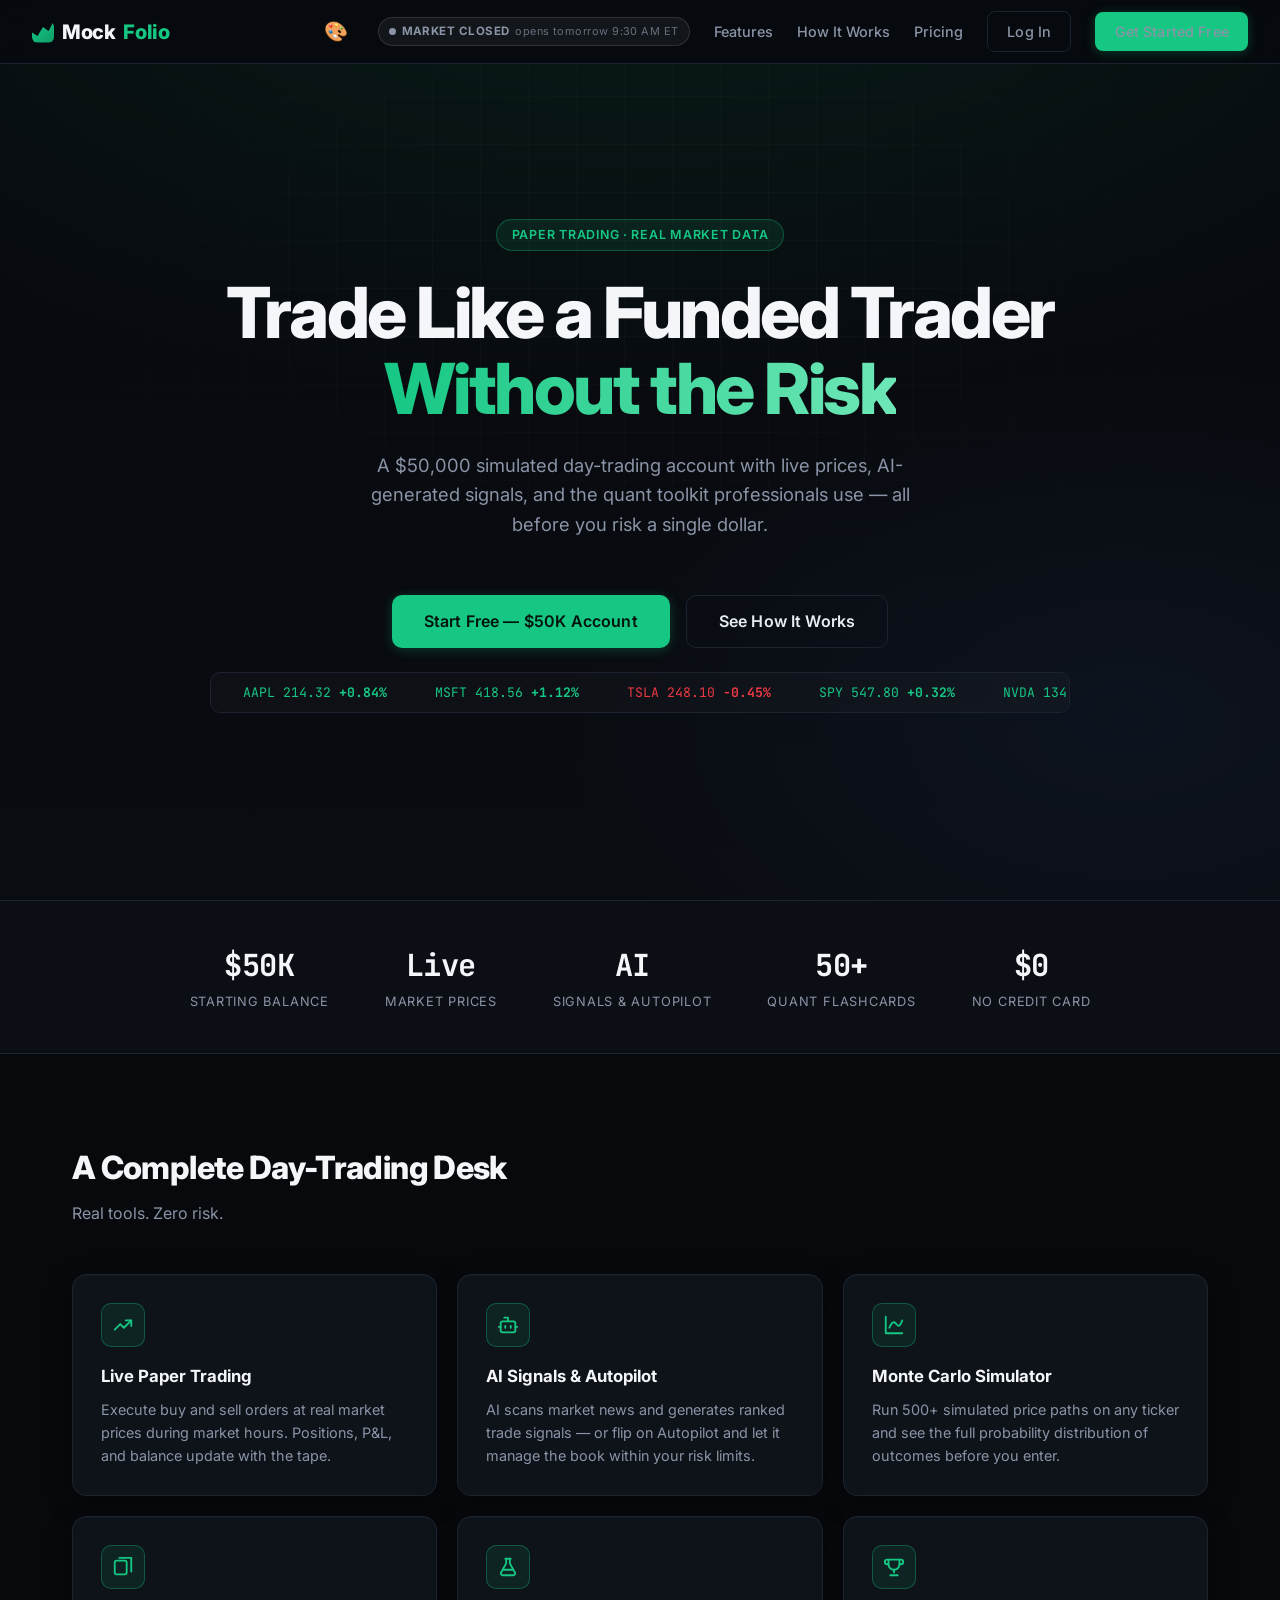
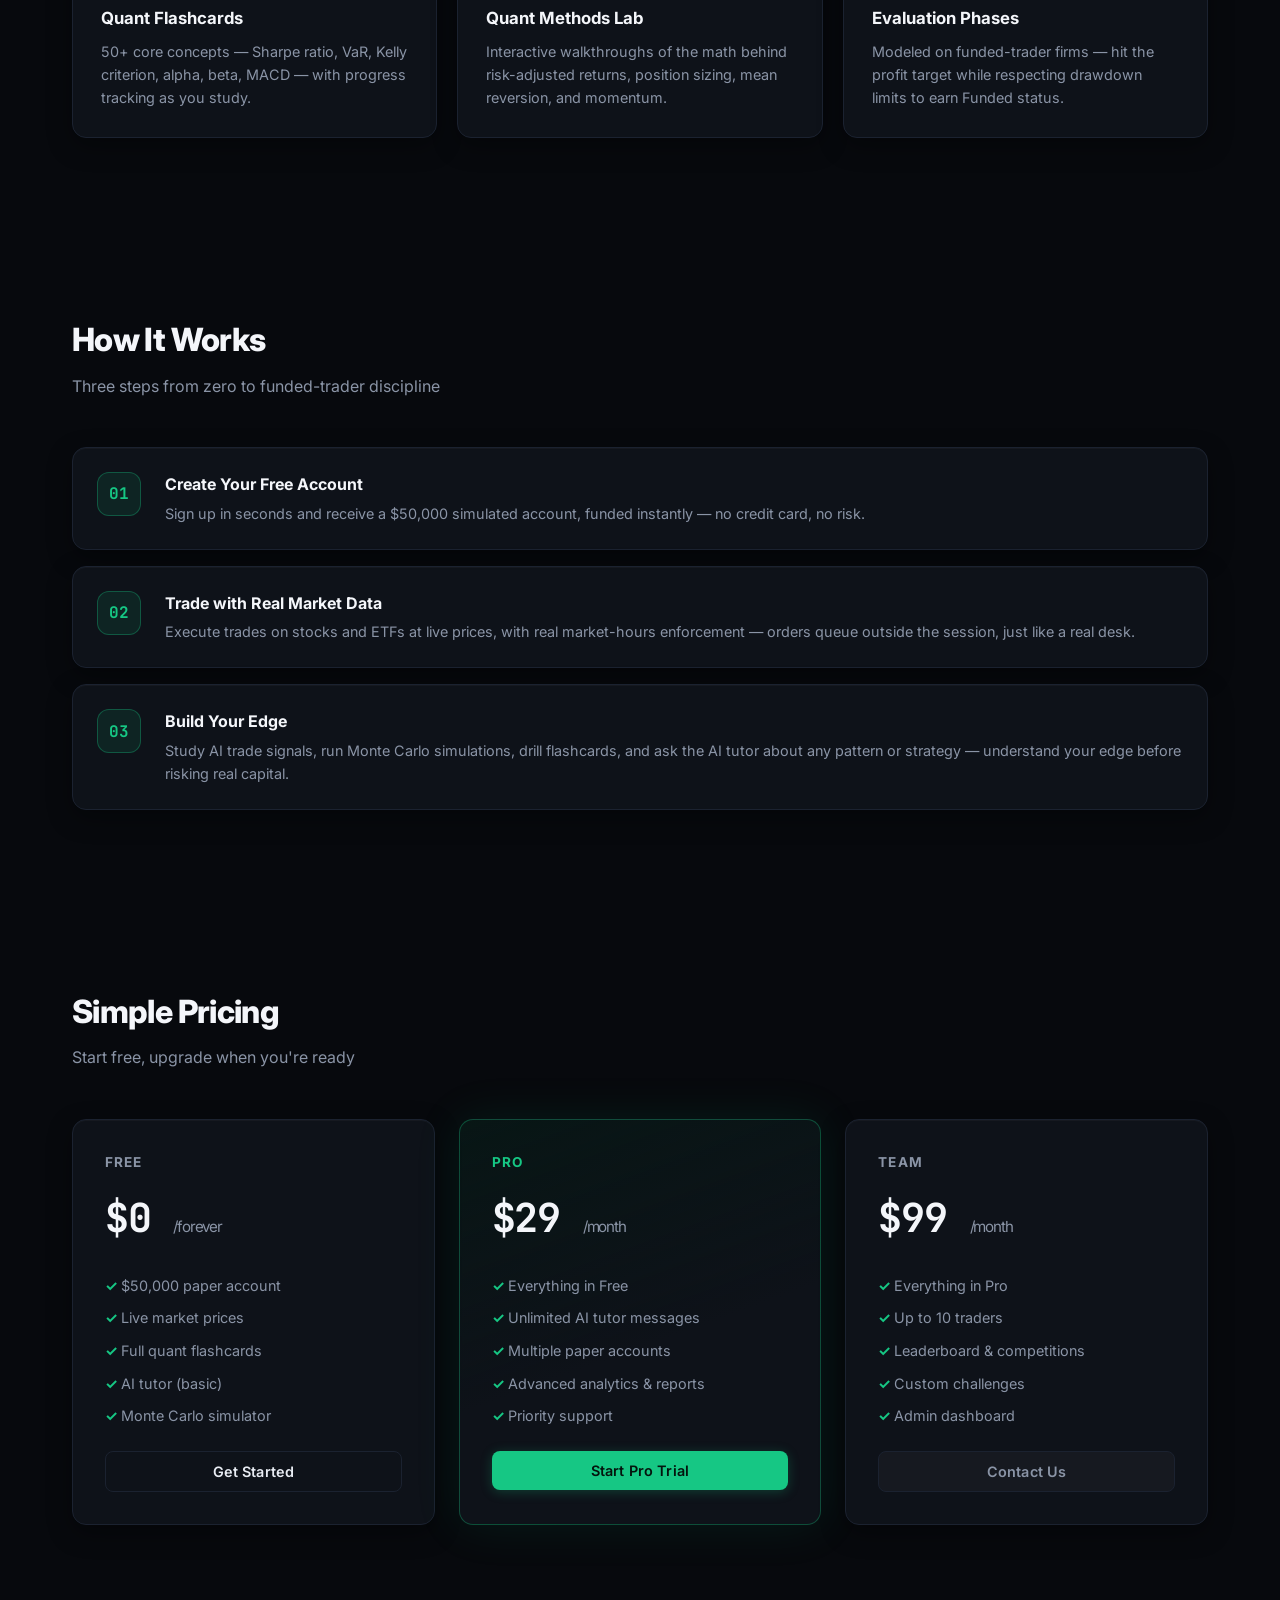
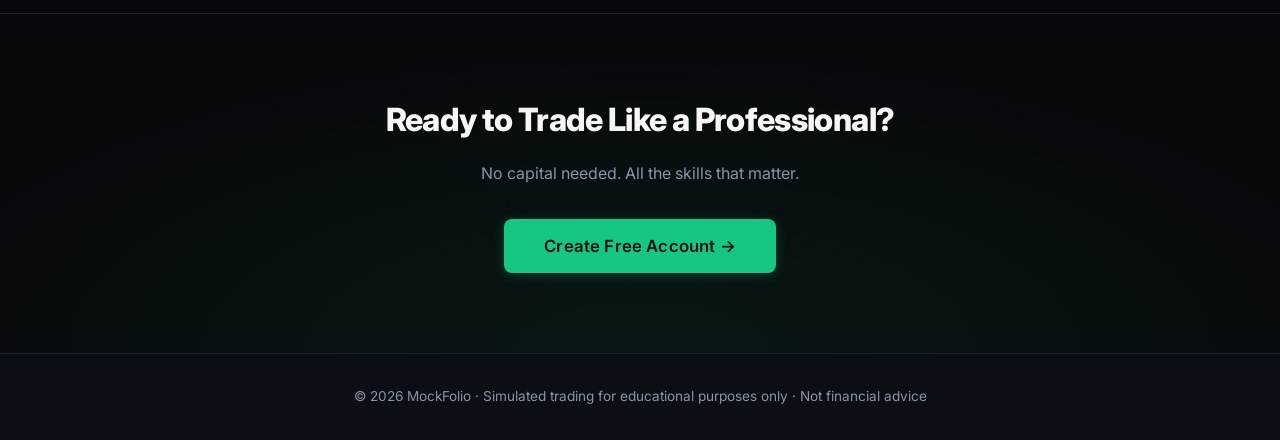
==== commit f5d3944e: "feat: rebuild landing page with professional day-trading positioning - Replace emoji feature icons w" ====
--- a/templates/index.html
+++ b/templates/index.html
@@ -3,7 +3,8 @@
 <head>
   <meta charset="UTF-8" />
   <meta name="viewport" content="width=device-width, initial-scale=1.0" />
-  <title>MockFolio — Master Markets Risk-Free</title>
+  <title>MockFolio — Day Trading Simulator with Real Market Data</title>
+  <meta name="description" content="Master day trading on a $50,000 paper account with real market data, AI signals, and quant tools. No real money at risk." />
   <link rel="preconnect" href="https://fonts.googleapis.com" />
   <link href="https://fonts.googleapis.com/css2?family=Inter:wght@400;500;600;700;800;900&display=swap" rel="stylesheet" />
   <link rel="stylesheet" href="/static/css/style.css" />
@@ -24,11 +25,11 @@
 
 <!-- ── hero ── -->
 <section class="hero">
-  <div class="hero-badge">🚀 No Real Money. All Real Skills.</div>
+  <div class="hero-badge">Paper trading &middot; Real market data</div>
   <h1>Trade Like a Funded Trader<br><span class="highlight">Without the Risk</span></h1>
-  <p>Master technical analysis, quant methods, and risk management on a $50,000 paper account powered by real market data.</p>
+  <p>A $50,000 simulated day-trading account with live prices, AI-generated signals, and the quant toolkit professionals use — all before you risk a single dollar.</p>
   <div class="hero-cta">
-    <a href="/register" class="btn btn-primary">Start Free — $50k Account</a>
+    <a href="/register" class="btn btn-primary">Start Free — $50K Account</a>
     <a href="#how" class="btn btn-secondary">See How It Works</a>
   </div>
 
@@ -40,47 +41,47 @@
 
 <!-- ── stats ── -->
 <div class="stats-bar">
-  <div class="stat-item"><div class="num">$50K</div><div class="lbl">Starting Paper Balance</div></div>
-  <div class="stat-item"><div class="num">Real</div><div class="lbl">Yahoo Finance Prices</div></div>
-  <div class="stat-item"><div class="num">AI</div><div class="lbl">Powered Tutor (Groq)</div></div>
+  <div class="stat-item"><div class="num">$50K</div><div class="lbl">Starting Balance</div></div>
+  <div class="stat-item"><div class="num">Live</div><div class="lbl">Market Prices</div></div>
+  <div class="stat-item"><div class="num">AI</div><div class="lbl">Signals &amp; Autopilot</div></div>
   <div class="stat-item"><div class="num">50+</div><div class="lbl">Quant Flashcards</div></div>
-  <div class="stat-item"><div class="num">Free</div><div class="lbl">No Credit Card Needed</div></div>
+  <div class="stat-item"><div class="num">$0</div><div class="lbl">No Credit Card</div></div>
 </div>
 
 <!-- ── features ── -->
 <section class="section" id="features">
-  <div class="section-title">Everything You Need to Trade Professionally</div>
+  <div class="section-title">A Complete Day-Trading Desk</div>
   <div class="section-sub">Real tools. Zero risk.</div>
   <div class="cards-grid">
     <div class="card">
-      <div class="card-icon">📈</div>
+      <div class="card-icon"><svg viewBox="0 0 24 24" fill="none" stroke-width="2" stroke-linecap="round" stroke-linejoin="round"><polyline points="3 17 9 11 13 15 21 7"/><polyline points="15 7 21 7 21 13"/></svg></div>
       <h3>Live Paper Trading</h3>
-      <p>Execute buy/sell orders using real-time live market prices. Watch your portfolio move with the market.</p>
-    </div>
-    <div class="card">
-      <div class="card-icon">🤖</div>
-      <h3>AI Tutor (QuantBot)</h3>
-      <p>Ask AI-powered QuantBot anything — pattern recognition, strategy breakdowns, risk management, and more.</p>
-    </div>
-    <div class="card">
-      <div class="card-icon">🎲</div>
+      <p>Execute buy and sell orders at real market prices during market hours. Positions, P&amp;L, and balance update with the tape.</p>
+    </div>
+    <div class="card">
+      <div class="card-icon"><svg viewBox="0 0 24 24" fill="none" stroke-width="2" stroke-linecap="round" stroke-linejoin="round"><path d="M12 8V4H8"/><rect x="4" y="8" width="16" height="12" rx="2"/><path d="M2 14h2M20 14h2M15 13v2M9 13v2"/></svg></div>
+      <h3>AI Signals &amp; Autopilot</h3>
+      <p>AI scans market news and generates ranked trade signals — or flip on Autopilot and let it manage the book within your risk limits.</p>
+    </div>
+    <div class="card">
+      <div class="card-icon"><svg viewBox="0 0 24 24" fill="none" stroke-width="2" stroke-linecap="round" stroke-linejoin="round"><path d="M3 3v18h18"/><path d="M7 15c1.5-4 3-6 5-6s3.5 4 5 4 2.5-2 4-6"/></svg></div>
       <h3>Monte Carlo Simulator</h3>
-      <p>Run 500+ simulation paths on any ticker. See probability distributions of future price outcomes.</p>
-    </div>
-    <div class="card">
-      <div class="card-icon">🃏</div>
+      <p>Run 500+ simulated price paths on any ticker and see the full probability distribution of outcomes before you enter.</p>
+    </div>
+    <div class="card">
+      <div class="card-icon"><svg viewBox="0 0 24 24" fill="none" stroke-width="2" stroke-linecap="round" stroke-linejoin="round"><rect x="3" y="5" width="13" height="15" rx="2"/><path d="M8 2h13v15"/></svg></div>
       <h3>Quant Flashcards</h3>
-      <p>50+ terms — Sharpe ratio, VaR, Kelly criterion, alpha, beta, MACD, and more. Track your learning progress.</p>
-    </div>
-    <div class="card">
-      <div class="card-icon">📊</div>
+      <p>50+ core concepts — Sharpe ratio, VaR, Kelly criterion, alpha, beta, MACD — with progress tracking as you study.</p>
+    </div>
+    <div class="card">
+      <div class="card-icon"><svg viewBox="0 0 24 24" fill="none" stroke-width="2" stroke-linecap="round" stroke-linejoin="round"><path d="M9 3h6M10 3v5L4.5 18a2 2 0 0 0 1.8 3h11.4a2 2 0 0 0 1.8-3L14 8V3"/><path d="M7 15h10"/></svg></div>
       <h3>Quant Methods Lab</h3>
-      <p>Interactive explanations of Sharpe ratio, Value at Risk, Kelly criterion, mean reversion, and momentum strategies.</p>
-    </div>
-    <div class="card">
-      <div class="card-icon">🏆</div>
+      <p>Interactive walkthroughs of the math behind risk-adjusted returns, position sizing, mean reversion, and momentum.</p>
+    </div>
+    <div class="card">
+      <div class="card-icon"><svg viewBox="0 0 24 24" fill="none" stroke-width="2" stroke-linecap="round" stroke-linejoin="round"><path d="M6 9H4.5a2.5 2.5 0 0 1 0-5H6M18 9h1.5a2.5 2.5 0 0 0 0-5H18"/><path d="M6 4h12v5a6 6 0 0 1-12 0V4Z"/><path d="M12 15v3M8 21h8"/></svg></div>
       <h3>Evaluation Phases</h3>
-      <p>Just like funded trader firms — pass your evaluation phase by hitting profit targets while respecting drawdown limits.</p>
+      <p>Modeled on funded-trader firms — hit the profit target while respecting drawdown limits to earn Funded status.</p>
     </div>
   </div>
 </section>
@@ -88,27 +89,27 @@
 <!-- ── how it works ── -->
 <section class="section" id="how">
   <div class="section-title">How It Works</div>
-  <div class="section-sub">Three steps from zero to funded trader mindset</div>
+  <div class="section-sub">Three steps from zero to funded-trader discipline</div>
   <div class="steps">
     <div class="step">
-      <div class="step-num">1</div>
+      <div class="step-num">01</div>
       <div class="step-body">
         <h4>Create Your Free Account</h4>
-        <p>Sign up in seconds. Receive a $50,000 simulated paper trading account funded instantly — no credit card, no risk.</p>
+        <p>Sign up in seconds and receive a $50,000 simulated account, funded instantly — no credit card, no risk.</p>
       </div>
     </div>
     <div class="step">
-      <div class="step-num">2</div>
+      <div class="step-num">02</div>
       <div class="step-body">
         <h4>Trade with Real Market Data</h4>
-        <p>Execute trades on stocks, ETFs, and indices using live live market prices. Your positions, P&L, and balance update in real time.</p>
+        <p>Execute trades on stocks and ETFs at live prices, with real market-hours enforcement — orders queue outside the session, just like a real desk.</p>
       </div>
     </div>
     <div class="step">
-      <div class="step-num">3</div>
+      <div class="step-num">03</div>
       <div class="step-body">
-        <h4>Learn from QuantBot & Quant Lab</h4>
-        <p>Ask the AI tutor about any pattern or strategy. Run Monte Carlo simulations. Study flashcards. Understand your edge before risking real capital.</p>
+        <h4>Build Your Edge</h4>
+        <p>Study AI trade signals, run Monte Carlo simulations, drill flashcards, and ask the AI tutor about any pattern or strategy — understand your edge before risking real capital.</p>
       </div>
     </div>
   </div>
@@ -120,62 +121,64 @@
   <div class="section-sub">Start free, upgrade when you're ready</div>
   <div class="pricing-grid">
     <div class="pricing-card">
-      <div class="font-bold" style="color:var(--muted);font-size:.85rem;">FREE</div>
+      <div class="font-bold" style="color:var(--muted);font-size:.85rem;letter-spacing:.08em;">FREE</div>
       <div class="price">$0 <span>/forever</span></div>
       <ul class="pricing-list">
         <li>$50,000 paper account</li>
-        <li>Real live market prices</li>
-        <li>Full Quant Flashcards</li>
-        <li>AI Tutor (basic)</li>
+        <li>Live market prices</li>
+        <li>Full quant flashcards</li>
+        <li>AI tutor (basic)</li>
         <li>Monte Carlo simulator</li>
       </ul>
-      <a href="/register" class="btn btn-secondary w-full" style="justify-content:center;">Get Started</a>
+      <a href="/register" class="btn btn-secondary w-full">Get Started</a>
     </div>
     <div class="pricing-card featured">
-      <div class="font-bold" style="color:var(--accent);font-size:.85rem;">PRO</div>
+      <div class="font-bold" style="color:var(--accent);font-size:.85rem;letter-spacing:.08em;">PRO</div>
       <div class="price">$29 <span>/month</span></div>
       <ul class="pricing-list">
         <li>Everything in Free</li>
         <li>Unlimited AI tutor messages</li>
         <li>Multiple paper accounts</li>
-        <li>Advanced analytics & reports</li>
+        <li>Advanced analytics &amp; reports</li>
         <li>Priority support</li>
       </ul>
-      <a href="/register" class="btn btn-primary w-full" style="justify-content:center;">Start Pro Trial</a>
+      <a href="/register" class="btn btn-primary w-full">Start Pro Trial</a>
     </div>
     <div class="pricing-card">
-      <div class="font-bold" style="color:var(--muted);font-size:.85rem;">TEAM</div>
+      <div class="font-bold" style="color:var(--muted);font-size:.85rem;letter-spacing:.08em;">TEAM</div>
       <div class="price">$99 <span>/month</span></div>
       <ul class="pricing-list">
         <li>Everything in Pro</li>
         <li>Up to 10 traders</li>
-        <li>Leaderboard & competitions</li>
+        <li>Leaderboard &amp; competitions</li>
         <li>Custom challenges</li>
         <li>Admin dashboard</li>
       </ul>
-      <a href="/register" class="btn btn-ghost w-full" style="justify-content:center;">Contact Us</a>
+      <a href="/register" class="btn btn-ghost w-full">Contact Us</a>
     </div>
   </div>
 </section>
 
 <!-- ── CTA banner ── -->
-<section style="padding:4rem 2rem;text-align:center;background:linear-gradient(135deg,rgba(0,212,255,.06),rgba(124,58,237,.06));border-top:1px solid var(--border);border-bottom:1px solid var(--border);">
-  <h2 style="font-size:2rem;font-weight:900;margin-bottom:1rem;">Ready to Think Like a Quant?</h2>
+<section style="padding:5rem 2rem;text-align:center;border-top:1px solid var(--border);background:radial-gradient(ellipse 60% 90% at 50% 100%, rgba(22,199,132,.08), transparent);">
+  <h2 style="font-size:2rem;font-weight:800;letter-spacing:-.02em;color:var(--cream);margin-bottom:1rem;">Ready to Trade Like a Professional?</h2>
   <p style="color:var(--muted);margin-bottom:2rem;">No capital needed. All the skills that matter.</p>
   <a href="/register" class="btn btn-primary" style="padding:.85rem 2.5rem;font-size:1.05rem;">Create Free Account →</a>
 </section>
 
 <footer>
-  © 2025 MockFolio · Built for educational purposes only · Not financial advice
+  © 2026 MockFolio · Simulated trading for educational purposes only · Not financial advice
 </footer>
 
 <!-- ticker strip styles -->
 <style>
 .ticker-strip {
-  width: 100%; overflow: hidden; background: rgba(0,212,255,.05);
-  border: 1px solid rgba(0,212,255,.15); border-radius: 10px; padding: .5rem 0;
+  width: 100%; max-width: 860px; overflow: hidden;
+  background: rgba(255,255,255,.02);
+  border: 1px solid var(--border); border-radius: 10px; padding: .55rem 0;
 }
-.ticker-inner { display: flex; gap: 3rem; white-space: nowrap; font-size: .85rem;
+.ticker-inner { display: flex; gap: 3rem; white-space: nowrap; font-size: .82rem;
+  font-family: var(--mono);
   color: var(--muted); animation: scroll-left 30s linear infinite; padding: 0 2rem; }
 .ticker-inner span.up { color: var(--green); }
 .ticker-inner span.dn { color: var(--red); }
@@ -183,24 +186,18 @@
 </style>
 
 <script>
-async function loadTicker() {
+function loadTicker() {
   const symbols = ['AAPL','MSFT','TSLA','SPY','NVDA','GOOGL','META','AMZN'];
   const inner = document.getElementById('tickerInner');
-  inner.innerHTML = symbols.map(s => `<span id="tick-${s}">⏳ ${s}</span>`).join('') +
-                    symbols.map(s => `<span id="tick2-${s}">⏳ ${s}</span>`).join('');
-
-  // We can't hit /api/quote without login, so show static demo
-  const demo = {AAPL:'+0.84%',MSFT:'+1.12%',TSLA:'-0.45%',SPY:'+0.32%',NVDA:'+2.1%',GOOGL:'+0.67%',META:'-0.22%',AMZN:'+0.91%'};
-  const prices = {AAPL:'$214.32',MSFT:'$418.56',TSLA:'$248.10',SPY:'$547.80',NVDA:'$134.22',GOOGL:'$192.48',META:'$583.12',AMZN:'$206.34'};
-  symbols.forEach(s => {
-    const pct = demo[s];
-    const isUp = pct.startsWith('+');
-    const html = `<span class="${isUp?'up':'dn'}">${s} ${prices[s]} <b>${pct}</b></span>`;
-    ['tick-','tick2-'].forEach(p => {
-      const el = document.getElementById(p+s);
-      if (el) el.outerHTML = html;
-    });
-  });
+
+  // Public page — no authenticated quote API, so show representative data
+  const demo = {AAPL:'+0.84%',MSFT:'+1.12%',TSLA:'-0.45%',SPY:'+0.32%',NVDA:'+2.10%',GOOGL:'+0.67%',META:'-0.22%',AMZN:'+0.91%'};
+  const prices = {AAPL:'214.32',MSFT:'418.56',TSLA:'248.10',SPY:'547.80',NVDA:'134.22',GOOGL:'192.48',META:'583.12',AMZN:'206.34'};
+  const html = symbols.map(s => {
+    const isUp = demo[s].startsWith('+');
+    return `<span class="${isUp?'up':'dn'}">${s} ${prices[s]} <b>${demo[s]}</b></span>`;
+  }).join('');
+  inner.innerHTML = html + html; // duplicate for seamless loop
 }
 loadTicker();
 </script>
--- a/static/css/style.css
+++ b/static/css/style.css
@@ -1,21 +1,28 @@
 /* ═══════════════════════════════════════════════
    MockFolio — Global Stylesheet
-   Dollar-bill inspired palette
+   Professional trading-terminal design system
    ═══════════════════════════════════════════════ */
+@import url('https://fonts.googleapis.com/css2?family=JetBrains+Mono:wght@400;500;600;700&display=swap');
+
 :root {
-  --bg:      #080f09;       /* deep ink black-green */
-  --surface: #0c1a0d;       /* dark printed surface */
-  --card:    #101f12;       /* card face */
-  --border:  #1a3d1e;       /* forest green border */
-  --accent:  #7ec850;       /* Federal Reserve green */
-  --green:   #6ab842;       /* positive P&L */
-  --red:     #d45f5f;       /* negative P&L */
-  --text:    #ede8d5;       /* aged paper cream */
-  --muted:   #7a9b6e;       /* muted olive */
-  --cream:   #f0ebd8;       /* dollar paper white */
-  --cream2:  #d4c9a8;       /* secondary parchment */
-  --gold:    #c9a84c;       /* gold seal accent */
+  --bg:      #07090d;       /* near-black slate */
+  --surface: #0b0e14;       /* panel background */
+  --card:    #0e1219;       /* card face */
+  --border:  #1b2230;       /* steel border */
+  --accent:  #16c784;       /* terminal green (primary) */
+  --green:   #16c784;       /* positive P&L */
+  --red:     #ea3943;       /* negative P&L */
+  --text:    #e8ecf3;       /* primary text */
+  --muted:   #8a94a6;       /* secondary text */
+  --cream:   #f4f6fa;       /* headings */
+  --cream2:  #c3cad6;       /* sub-headings */
+  --gold:    #f0b90b;       /* warning / highlight */
+  --blue:    #4f8ef7;       /* informational accent */
   --font:    'Inter', system-ui, sans-serif;
+  --mono:    'JetBrains Mono', 'SF Mono', Menlo, monospace;
+  --shadow-card: 0 1px 0 rgba(255,255,255,.03) inset, 0 8px 24px rgba(0,0,0,.35);
+  --accent-dim: rgba(22,199,132,.10);
+  --accent-brd: rgba(22,199,132,.32);
 }
 
 *, *::before, *::after { box-sizing: border-box; margin: 0; padding: 0; }
@@ -26,106 +33,146 @@
   font-family: var(--font);
   line-height: 1.6;
   min-height: 100vh;
+  -webkit-font-smoothing: antialiased;
 }
 
 a { color: var(--accent); text-decoration: none; }
 a:hover { opacity: .85; }
+
+/* tabular figures for anything numeric */
+.num, .value, .price, td, .ticker-inner, .stat-item .num {
+  font-variant-numeric: tabular-nums;
+}
 
 /* ── nav ── */
 nav {
   position: fixed; top: 0; width: 100%; z-index: 100;
-  background: rgba(8,15,9,.92);
-  backdrop-filter: blur(12px);
+  background: rgba(7,9,13,.85);
+  backdrop-filter: blur(14px);
   border-bottom: 1px solid var(--border);
   display: flex; align-items: center; justify-content: space-between;
   padding: 0 2rem; height: 64px;
 }
 .nav-logo {
-  font-size: 1.35rem; font-weight: 900; color: var(--cream);
-  letter-spacing: -.5px; text-decoration: none;
+  font-size: 1.25rem; font-weight: 800; color: var(--cream);
+  letter-spacing: -.4px; text-decoration: none;
+  display: inline-flex; align-items: center; gap: .5rem;
+}
+.nav-logo::before {
+  content: ""; width: 22px; height: 22px; border-radius: 6px; flex-shrink: 0;
+  background:
+    linear-gradient(135deg, var(--accent) 0%, #0e9e68 100%);
+  clip-path: polygon(0 100%, 0 55%, 25% 70%, 50% 30%, 75% 48%, 100% 0, 100% 100%);
 }
 .nav-logo span { color: var(--accent); }
 .nav-links { display: flex; gap: 1.5rem; align-items: center; }
-.nav-links a { color: var(--muted); font-size: .9rem; transition: color .2s; }
+.nav-links a { color: var(--muted); font-size: .9rem; font-weight: 500; transition: color .2s; }
 .nav-links a:hover { color: var(--cream); }
 
 /* ── buttons ── */
 .btn {
-  display: inline-flex; align-items: center; gap: .4rem; padding: .5rem 1.2rem;
+  display: inline-flex; align-items: center; justify-content: center; gap: .4rem;
+  padding: .5rem 1.2rem;
   border-radius: 8px; font-size: .9rem; font-weight: 600; cursor: pointer;
-  border: none; transition: all .2s; text-decoration: none;
-}
-.btn-primary { background: var(--accent); color: #0a1a0a; }
-.btn-primary:hover { background: #93d663; color: #0a1a0a; }
+  border: none; transition: all .18s; text-decoration: none; letter-spacing: .01em;
+}
+.btn-primary { background: var(--accent); color: #04140d; box-shadow: 0 2px 12px rgba(22,199,132,.25); }
+.btn-primary:hover { background: #1fdd95; color: #04140d; box-shadow: 0 4px 18px rgba(22,199,132,.35); }
 .btn-secondary { background: transparent; border: 1px solid var(--border); color: var(--text); }
 .btn-secondary:hover { border-color: var(--accent); color: var(--accent); }
-.btn-ghost { background: rgba(126,200,80,.07); color: var(--muted); border: 1px solid var(--border); }
+.btn-ghost { background: rgba(255,255,255,.03); color: var(--muted); border: 1px solid var(--border); }
 .btn-ghost:hover { color: var(--accent); border-color: var(--accent); }
-.btn-green { background: var(--green); color: #fff; }
-.btn-green:hover { background: #7ec850; }
+.btn-green { background: var(--green); color: #04140d; }
+.btn-green:hover { background: #1fdd95; }
 .btn-red { background: var(--red); color: #fff; }
+.btn-red:hover { background: #f25560; }
+.btn-purple { background: var(--blue); color: #fff; }
+.btn-purple:hover { background: #6ba1f9; }
 
 /* ── hero ── */
 .hero {
   min-height: 100vh;
   display: flex; flex-direction: column; align-items: center; justify-content: center;
   text-align: center; padding: 6rem 2rem 4rem;
+  position: relative;
   background:
-    radial-gradient(ellipse 80% 60% at 50% -5%, rgba(126,200,80,.13), transparent),
-    radial-gradient(ellipse 50% 40% at 85% 85%, rgba(201,168,76,.09), transparent),
-    radial-gradient(ellipse 40% 40% at 10% 70%, rgba(106,184,66,.07), transparent);
-}
+    radial-gradient(ellipse 80% 55% at 50% -10%, rgba(22,199,132,.10), transparent),
+    radial-gradient(ellipse 45% 40% at 88% 80%, rgba(79,142,247,.06), transparent),
+    linear-gradient(180deg, transparent 0%, rgba(11,14,20,.6) 100%);
+}
+.hero::before {
+  content: ""; position: absolute; inset: 0; pointer-events: none;
+  background-image:
+    linear-gradient(rgba(255,255,255,.022) 1px, transparent 1px),
+    linear-gradient(90deg, rgba(255,255,255,.022) 1px, transparent 1px);
+  background-size: 48px 48px;
+  mask-image: radial-gradient(ellipse 70% 60% at 50% 30%, #000 20%, transparent 75%);
+  -webkit-mask-image: radial-gradient(ellipse 70% 60% at 50% 30%, #000 20%, transparent 75%);
+}
+.hero > * { position: relative; }
 .hero-badge {
   display: inline-block; padding: .3rem .9rem; border-radius: 999px;
-  background: rgba(126,200,80,.1); border: 1px solid rgba(126,200,80,.3);
-  color: var(--accent); font-size: .8rem; font-weight: 600; letter-spacing: .05em;
+  background: var(--accent-dim); border: 1px solid var(--accent-brd);
+  color: var(--accent); font-size: .78rem; font-weight: 600; letter-spacing: .06em;
+  text-transform: uppercase;
   margin-bottom: 1.5rem;
 }
-.hero h1 { font-size: clamp(2.4rem, 6vw, 4.5rem); font-weight: 900; line-height: 1.1;
-  letter-spacing: -.03em; max-width: 800px; color: var(--cream); }
-.hero h1 .highlight { color: var(--accent); }
-.hero p { font-size: 1.15rem; color: var(--muted); max-width: 560px; margin: 1.5rem auto; }
+.hero h1 { font-size: clamp(2.4rem, 6vw, 4.4rem); font-weight: 800; line-height: 1.08;
+  letter-spacing: -.035em; max-width: 860px; color: var(--cream); }
+.hero h1 .highlight {
+  background: linear-gradient(90deg, var(--accent), #6ee7b7);
+  -webkit-background-clip: text; background-clip: text; color: transparent;
+}
+.hero p { font-size: 1.15rem; color: var(--muted); max-width: 580px; margin: 1.5rem auto; }
 .hero-cta { display: flex; gap: 1rem; justify-content: center; flex-wrap: wrap; margin-top: 2rem; }
-.hero-cta .btn { padding: .75rem 2rem; font-size: 1rem; }
+.hero-cta .btn { padding: .8rem 2rem; font-size: 1rem; border-radius: 10px; }
 
 /* ── stats bar ── */
 .stats-bar {
-  display: flex; flex-wrap: wrap; justify-content: center; gap: 3rem;
-  padding: 3rem 2rem;
+  display: flex; flex-wrap: wrap; justify-content: center; gap: 3.5rem;
+  padding: 2.5rem 2rem;
   border-top: 1px solid var(--border); border-bottom: 1px solid var(--border);
-  background: linear-gradient(180deg, rgba(126,200,80,.04) 0%, transparent 100%);
+  background: var(--surface);
 }
 .stat-item { text-align: center; }
-.stat-item .num { font-size: 2rem; font-weight: 800; color: var(--accent); }
-.stat-item .lbl { font-size: .85rem; color: var(--muted); }
+.stat-item .num { font-size: 1.9rem; font-weight: 700; color: var(--cream); font-family: var(--mono); letter-spacing: -.02em; }
+.stat-item .lbl { font-size: .8rem; color: var(--muted); text-transform: uppercase; letter-spacing: .06em; margin-top: .15rem; }
 
 /* ── section ── */
-.section { padding: 5rem 2rem; max-width: 1200px; margin: 0 auto; }
-.section-title { font-size: 2rem; font-weight: 800; margin-bottom: .5rem; color: var(--cream); }
+.section { padding: 5.5rem 2rem; max-width: 1200px; margin: 0 auto; }
+.section-title { font-size: 2rem; font-weight: 800; letter-spacing: -.02em; margin-bottom: .5rem; color: var(--cream); }
 .section-sub { color: var(--muted); margin-bottom: 3rem; }
 
 /* ── cards grid ── */
-.cards-grid { display: grid; grid-template-columns: repeat(auto-fit, minmax(280px, 1fr)); gap: 1.5rem; }
+.cards-grid { display: grid; grid-template-columns: repeat(auto-fit, minmax(280px, 1fr)); gap: 1.25rem; }
 .card {
   background: var(--card); border: 1px solid var(--border);
-  border-radius: 16px; padding: 1.75rem;
+  border-radius: 14px; padding: 1.75rem;
+  box-shadow: var(--shadow-card);
   transition: border-color .2s, transform .2s;
 }
-.card:hover { border-color: var(--accent); transform: translateY(-2px); }
-.card-icon { font-size: 2rem; margin-bottom: 1rem; }
-.card h3 { font-size: 1.1rem; font-weight: 700; margin-bottom: .5rem; color: var(--cream); }
+.card:hover { border-color: var(--accent-brd); transform: translateY(-2px); }
+.card-icon {
+  font-size: 1.4rem; margin-bottom: 1rem;
+  width: 44px; height: 44px; border-radius: 10px;
+  display: flex; align-items: center; justify-content: center;
+  background: var(--accent-dim); border: 1px solid var(--accent-brd);
+}
+.card-icon svg { width: 22px; height: 22px; stroke: var(--accent); }
+.card h3 { font-size: 1.05rem; font-weight: 700; margin-bottom: .5rem; color: var(--cream); }
 .card p { font-size: .9rem; color: var(--muted); }
 
 /* ── steps ── */
 .steps { display: flex; flex-direction: column; gap: 1rem; }
 .step {
   display: flex; gap: 1.5rem; align-items: flex-start; padding: 1.5rem;
-  background: var(--card); border: 1px solid var(--border); border-radius: 16px;
+  background: var(--card); border: 1px solid var(--border); border-radius: 14px;
+  box-shadow: var(--shadow-card);
 }
 .step-num {
-  min-width: 44px; height: 44px; border-radius: 50%;
-  background: rgba(126,200,80,.1); border: 1px solid var(--accent);
-  color: var(--accent); font-weight: 800; font-size: 1rem;
+  min-width: 44px; height: 44px; border-radius: 12px;
+  background: var(--accent-dim); border: 1px solid var(--accent-brd);
+  color: var(--accent); font-weight: 700; font-size: 1rem; font-family: var(--mono);
   display: flex; align-items: center; justify-content: center;
 }
 .step-body h4 { font-weight: 700; margin-bottom: .25rem; color: var(--cream); }
@@ -133,14 +180,14 @@
 
 /* ── pricing ── */
 .pricing-grid { display: grid; grid-template-columns: repeat(auto-fit, minmax(260px, 1fr)); gap: 1.5rem; }
-.pricing-card { background: var(--card); border: 1px solid var(--border); border-radius: 16px; padding: 2rem; }
+.pricing-card { background: var(--card); border: 1px solid var(--border); border-radius: 14px; padding: 2rem; box-shadow: var(--shadow-card); }
 .pricing-card.featured {
-  border-color: var(--accent);
-  background: linear-gradient(135deg, rgba(126,200,80,.06), var(--card));
-  box-shadow: 0 0 40px rgba(126,200,80,.08);
-}
-.pricing-card .price { font-size: 2.5rem; font-weight: 900; color: var(--accent); margin: .75rem 0; }
-.pricing-card .price span { font-size: 1rem; color: var(--muted); font-weight: 400; }
+  border-color: var(--accent-brd);
+  background: linear-gradient(160deg, rgba(22,199,132,.07), var(--card) 55%);
+  box-shadow: 0 0 48px rgba(22,199,132,.10);
+}
+.pricing-card .price { font-size: 2.5rem; font-weight: 700; color: var(--cream); font-family: var(--mono); letter-spacing: -.03em; margin: .75rem 0; }
+.pricing-card .price span { font-size: .95rem; color: var(--muted); font-weight: 400; font-family: var(--font); }
 .pricing-list { list-style: none; margin: 1.5rem 0; display: flex; flex-direction: column; gap: .6rem; }
 .pricing-list li::before { content: "✓  "; color: var(--green); font-weight: 700; }
 .pricing-list li { font-size: .9rem; color: var(--muted); }
@@ -149,27 +196,28 @@
 footer {
   border-top: 1px solid var(--border); padding: 2rem;
   text-align: center; color: var(--muted); font-size: .85rem;
+  background: var(--surface);
 }
 
 /* ── page wrap (auth) ── */
 .page-wrap { min-height: 100vh; display: flex; align-items: center; justify-content: center; padding: 2rem;
-  background: radial-gradient(ellipse 60% 50% at 50% 0%, rgba(126,200,80,.08), transparent); }
+  background: radial-gradient(ellipse 60% 50% at 50% 0%, rgba(22,199,132,.07), transparent); }
 .auth-box {
-  background: var(--card); border: 1px solid var(--border); border-radius: 20px;
+  background: var(--card); border: 1px solid var(--border); border-radius: 16px;
   padding: 2.5rem; width: 100%; max-width: 420px;
-  box-shadow: 0 20px 60px rgba(0,0,0,.4);
-}
-.auth-box h2 { font-size: 1.6rem; font-weight: 800; margin-bottom: .25rem; color: var(--cream); }
+  box-shadow: 0 24px 64px rgba(0,0,0,.5);
+}
+.auth-box h2 { font-size: 1.6rem; font-weight: 800; letter-spacing: -.02em; margin-bottom: .25rem; color: var(--cream); }
 .auth-box .sub { color: var(--muted); font-size: .9rem; margin-bottom: 2rem; }
 .form-group { display: flex; flex-direction: column; gap: .4rem; margin-bottom: 1rem; }
 .form-group label { font-size: .85rem; color: var(--muted); font-weight: 500; }
 .form-group input {
-  background: var(--surface); border: 1px solid var(--border); border-radius: 10px;
+  background: var(--surface); border: 1px solid var(--border); border-radius: 8px;
   padding: .65rem 1rem; color: var(--text); font-size: .95rem; outline: none;
-  transition: border-color .2s;
-}
-.form-group input:focus { border-color: var(--accent); }
-.form-group input::placeholder { color: var(--muted); }
+  transition: border-color .2s, box-shadow .2s;
+}
+.form-group input:focus { border-color: var(--accent); box-shadow: 0 0 0 3px rgba(22,199,132,.12); }
+.form-group input::placeholder { color: var(--muted); opacity: .6; }
 .auth-box .btn { width: 100%; justify-content: center; padding: .75rem; margin-top: .5rem; }
 .auth-error { color: var(--red); font-size: .85rem; margin-top: .5rem; display: none; }
 .auth-switch { text-align: center; font-size: .85rem; color: var(--muted); margin-top: 1.5rem; }
@@ -179,76 +227,92 @@
 .sidebar {
   width: 220px; min-height: calc(100vh - 64px);
   background: var(--surface); border-right: 1px solid var(--border);
-  padding: 1.5rem 1rem; display: flex; flex-direction: column; gap: .25rem;
+  padding: 1.5rem 1rem; display: flex; flex-direction: column; gap: .2rem;
   position: fixed; top: 64px; bottom: 0;
 }
 .sidebar a {
-  display: flex; align-items: center; gap: .65rem; padding: .6rem .9rem;
-  border-radius: 10px; color: var(--muted); font-size: .9rem; transition: all .2s;
-}
-.sidebar a:hover, .sidebar a.active {
-  background: rgba(126,200,80,.1); color: var(--accent);
-}
-.sidebar a .icon { font-size: 1.1rem; }
+  display: flex; align-items: center; gap: .65rem; padding: .55rem .9rem;
+  border-radius: 8px; color: var(--muted); font-size: .88rem; font-weight: 500;
+  transition: all .18s; border-left: 2px solid transparent;
+}
+.sidebar a:hover { background: rgba(255,255,255,.035); color: var(--cream); }
+.sidebar a.active {
+  background: var(--accent-dim); color: var(--accent);
+  border-left-color: var(--accent);
+}
+.sidebar a .icon { font-size: 1rem; filter: grayscale(1) brightness(1.6); opacity: .85; }
+.sidebar a.active .icon, .sidebar a:hover .icon { filter: none; opacity: 1; }
+
 .main-content { margin-left: 220px; flex: 1; padding: 2rem; }
 
 /* ── stat cards ── */
 .stat-cards { display: grid; grid-template-columns: repeat(auto-fit, minmax(180px, 1fr)); gap: 1rem; margin-bottom: 1.5rem; }
-.stat-card { background: var(--card); border: 1px solid var(--border); border-radius: 14px; padding: 1.25rem; }
-.stat-card .label { font-size: .78rem; color: var(--muted); text-transform: uppercase; letter-spacing: .05em; }
-.stat-card .value { font-size: 1.7rem; font-weight: 800; margin-top: .25rem; }
+.stat-card {
+  background: var(--card); border: 1px solid var(--border); border-radius: 12px;
+  padding: 1.15rem 1.25rem; box-shadow: var(--shadow-card);
+}
+.stat-card .label { font-size: .72rem; color: var(--muted); text-transform: uppercase; letter-spacing: .08em; font-weight: 600; }
+.stat-card .value { font-size: 1.55rem; font-weight: 600; margin-top: .3rem; font-family: var(--mono); letter-spacing: -.02em; }
 .stat-card .value.green { color: var(--green); }
 .stat-card .value.red { color: var(--red); }
-.stat-card .value.blue { color: var(--accent); }
+.stat-card .value.blue { color: var(--cream); }
 
 /* ── tables ── */
 .table-wrap { overflow-x: auto; }
-table { width: 100%; border-collapse: collapse; font-size: .88rem; }
+table { width: 100%; border-collapse: collapse; font-size: .87rem; }
 th {
-  text-align: left; padding: .65rem 1rem; color: var(--muted);
+  text-align: left; padding: .6rem 1rem; color: var(--muted);
   border-bottom: 1px solid var(--border); font-weight: 600;
-  font-size: .78rem; text-transform: uppercase; letter-spacing: .04em;
-}
-td { padding: .75rem 1rem; border-bottom: 1px solid rgba(26,61,30,.5); }
-.badge { display: inline-block; padding: .2rem .6rem; border-radius: 6px; font-size: .75rem; font-weight: 600; }
-.badge.buy  { background: rgba(106,184,66,.15); color: var(--green); }
-.badge.sell { background: rgba(212,95,95,.15);  color: var(--red); }
-.badge.long { background: rgba(126,200,80,.12); color: var(--accent); }
+  font-size: .72rem; text-transform: uppercase; letter-spacing: .06em;
+}
+td { padding: .7rem 1rem; border-bottom: 1px solid rgba(27,34,48,.6); font-family: var(--mono); font-size: .82rem; }
+td b { font-weight: 600; color: var(--cream); }
+tr:hover td { background: rgba(255,255,255,.015); }
+.badge {
+  display: inline-block; padding: .18rem .55rem; border-radius: 5px;
+  font-size: .7rem; font-weight: 700; letter-spacing: .05em; font-family: var(--font);
+}
+.badge.buy  { background: rgba(22,199,132,.14); color: var(--green); }
+.badge.sell { background: rgba(234,57,67,.14);  color: var(--red); }
+.badge.long { background: rgba(79,142,247,.14); color: var(--blue); }
 
 /* ── chart box ── */
 .chart-box {
   background: var(--card); border: 1px solid var(--border);
-  border-radius: 16px; padding: 1.5rem; margin-bottom: 1.5rem;
+  border-radius: 14px; padding: 1.5rem; margin-bottom: 1.5rem;
+  box-shadow: var(--shadow-card);
 }
 .chart-box h3 { font-size: 1rem; font-weight: 700; margin-bottom: 1rem; }
 
 /* ── trade panel ── */
-.trade-panel { background: var(--card); border: 1px solid var(--border); border-radius: 16px; padding: 1.5rem; }
+.trade-panel { background: var(--card); border: 1px solid var(--border); border-radius: 14px; padding: 1.5rem; box-shadow: var(--shadow-card); }
 .trade-tabs { display: flex; gap: .5rem; margin-bottom: 1.25rem; }
 .trade-tab {
   padding: .45rem 1rem; border-radius: 8px; font-size: .88rem; font-weight: 600;
   cursor: pointer; border: 1px solid var(--border); background: transparent; color: var(--muted);
-  transition: all .2s;
-}
-.trade-tab.active.buy  { background: rgba(106,184,66,.12); border-color: var(--green); color: var(--green); }
-.trade-tab.active.sell { background: rgba(212,95,95,.12);  border-color: var(--red);   color: var(--red); }
+  transition: all .18s;
+}
+.trade-tab.active.buy  { background: rgba(22,199,132,.12); border-color: var(--green); color: var(--green); }
+.trade-tab.active.sell { background: rgba(234,57,67,.12);  border-color: var(--red);   color: var(--red); }
 
 /* ── AI chat ── */
 .ai-chat {
   background: var(--card); border: 1px solid var(--border);
-  border-radius: 16px; display: flex; flex-direction: column; height: 520px;
+  border-radius: 14px; display: flex; flex-direction: column; height: 520px;
+  box-shadow: var(--shadow-card);
 }
 .chat-messages { flex: 1; overflow-y: auto; padding: 1.25rem; display: flex; flex-direction: column; gap: .75rem; }
-.msg { max-width: 80%; padding: .75rem 1rem; border-radius: 14px; font-size: .9rem; line-height: 1.5; }
-.msg.user { background: rgba(126,200,80,.1); border: 1px solid rgba(126,200,80,.22); align-self: flex-end; }
+.msg { max-width: 80%; padding: .75rem 1rem; border-radius: 12px; font-size: .9rem; line-height: 1.5; }
+.msg.user { background: var(--accent-dim); border: 1px solid var(--accent-brd); align-self: flex-end; }
 .msg.bot  { background: var(--surface); border: 1px solid var(--border); align-self: flex-start; }
 .msg.bot .bot-name { font-size: .72rem; color: var(--accent); font-weight: 700; margin-bottom: .3rem; }
 .chat-input { display: flex; gap: .5rem; padding: 1rem; border-top: 1px solid var(--border); }
 .chat-input input {
   flex: 1; background: var(--surface); border: 1px solid var(--border);
-  border-radius: 10px; padding: .6rem 1rem; color: var(--text); outline: none; font-size: .9rem;
-}
-.chat-input input:focus { border-color: var(--accent); }
+  border-radius: 8px; padding: .6rem 1rem; color: var(--text); outline: none; font-size: .9rem;
+  transition: border-color .2s, box-shadow .2s;
+}
+.chat-input input:focus { border-color: var(--accent); box-shadow: 0 0 0 3px rgba(22,199,132,.12); }
 
 /* ── flashcard ── */
 .fc-container { perspective: 1000px; width: 100%; max-width: 600px; margin: 0 auto; }
@@ -260,12 +324,13 @@
 .fc-front, .fc-back {
   position: absolute; inset: 0; backface-visibility: hidden;
   background: var(--card); border: 1px solid var(--border);
-  border-radius: 20px; display: flex; flex-direction: column;
+  border-radius: 16px; display: flex; flex-direction: column;
   align-items: center; justify-content: center; padding: 2rem; text-align: center;
-}
-.fc-back { transform: rotateY(180deg); border-color: var(--accent); background: rgba(126,200,80,.04); }
-.fc-front .category { font-size: .75rem; color: var(--gold); text-transform: uppercase; letter-spacing: .1em; margin-bottom: .75rem; }
-.fc-front .term { font-size: 1.8rem; font-weight: 800; color: var(--cream); }
+  box-shadow: var(--shadow-card);
+}
+.fc-back { transform: rotateY(180deg); border-color: var(--accent-brd); background: linear-gradient(160deg, rgba(22,199,132,.05), var(--card)); }
+.fc-front .category { font-size: .72rem; color: var(--gold); text-transform: uppercase; letter-spacing: .12em; margin-bottom: .75rem; font-weight: 600; }
+.fc-front .term { font-size: 1.8rem; font-weight: 800; color: var(--cream); letter-spacing: -.02em; }
 .fc-back .definition { font-size: .95rem; color: var(--text); line-height: 1.6; }
 .fc-actions { display: flex; gap: 1rem; justify-content: center; margin-top: 1.5rem; }
 .fc-nav { display: flex; align-items: center; gap: 1rem; justify-content: center; margin-top: 1rem; }
@@ -276,28 +341,28 @@
 .fc-cat-btn {
   padding: .3rem .8rem; border-radius: 999px; font-size: .8rem; font-weight: 600;
   cursor: pointer; border: 1px solid var(--border); background: transparent; color: var(--muted);
-  transition: all .2s;
-}
-.fc-cat-btn.active { background: rgba(126,200,80,.1); border-color: var(--accent); color: var(--accent); }
+  transition: all .18s;
+}
+.fc-cat-btn.active { background: var(--accent-dim); border-color: var(--accent-brd); color: var(--accent); }
 
 /* ── quant lab ── */
 .quant-tabs { display: flex; gap: .75rem; margin-bottom: 2rem; flex-wrap: wrap; }
 .qtab {
   padding: .45rem 1.1rem; border-radius: 999px; font-size: .88rem; font-weight: 600;
   cursor: pointer; border: 1px solid var(--border); background: transparent; color: var(--muted);
-  transition: all .2s;
-}
-.qtab.active { background: rgba(126,200,80,.1); border-color: var(--accent); color: var(--accent); }
+  transition: all .18s;
+}
+.qtab.active { background: var(--accent-dim); border-color: var(--accent-brd); color: var(--accent); }
 .quant-panel { display: none; }
 .quant-panel.active { display: block; }
 .formula-box {
-  background: var(--surface); border: 1px solid var(--border); border-radius: 12px;
-  padding: 1.25rem; font-family: 'Courier New', monospace; font-size: .9rem;
+  background: var(--surface); border: 1px solid var(--border); border-radius: 10px;
+  padding: 1.25rem; font-family: var(--mono); font-size: .88rem;
   color: var(--accent); margin: 1rem 0;
 }
 .info-box {
-  background: rgba(126,200,80,.05); border: 1px solid rgba(126,200,80,.18);
-  border-radius: 12px; padding: 1.25rem; margin: 1rem 0; font-size: .9rem; color: var(--text);
+  background: rgba(79,142,247,.05); border: 1px solid rgba(79,142,247,.18);
+  border-radius: 10px; padding: 1.25rem; margin: 1rem 0; font-size: .9rem; color: var(--text);
 }
 
 /* ── scrollbar ── */
@@ -316,14 +381,14 @@
 .font-bold { font-weight: 700; } .text-sm { font-size: .85rem; }
 .w-full { width: 100%; } .rounded { border-radius: 10px; }
 .input {
-  background: var(--surface); border: 1px solid var(--border); border-radius: 10px;
+  background: var(--surface); border: 1px solid var(--border); border-radius: 8px;
   padding: .6rem 1rem; color: var(--text); font-size: .9rem; outline: none; width: 100%;
-  transition: border-color .2s;
-}
-.input:focus { border-color: var(--accent); }
+  transition: border-color .2s, box-shadow .2s;
+}
+.input:focus { border-color: var(--accent); box-shadow: 0 0 0 3px rgba(22,199,132,.12); }
 textarea.input { font-family: var(--font); }
 .section-head { margin-bottom: 1.5rem; }
-.section-head h2 { font-size: 1.4rem; font-weight: 800; color: var(--cream); }
+.section-head h2 { font-size: 1.4rem; font-weight: 800; letter-spacing: -.02em; color: var(--cream); }
 .section-head p { color: var(--muted); font-size: .9rem; }
 
 /* ══════════════════════════════════════════════
@@ -387,6 +452,9 @@
   nav { padding: 0 1rem; height: 56px; }
   nav .nav-logo { font-size: 1.1rem; }
   #marketBadge { display: none !important; }
+  .nav-links { gap: .75rem; }
+  .nav-links a:not(.btn) { display: none; }
+  .nav-links .btn { padding: .4rem .8rem; font-size: .82rem; }
 
   /* sidebar → bottom nav */
   .sidebar { display: none; }
